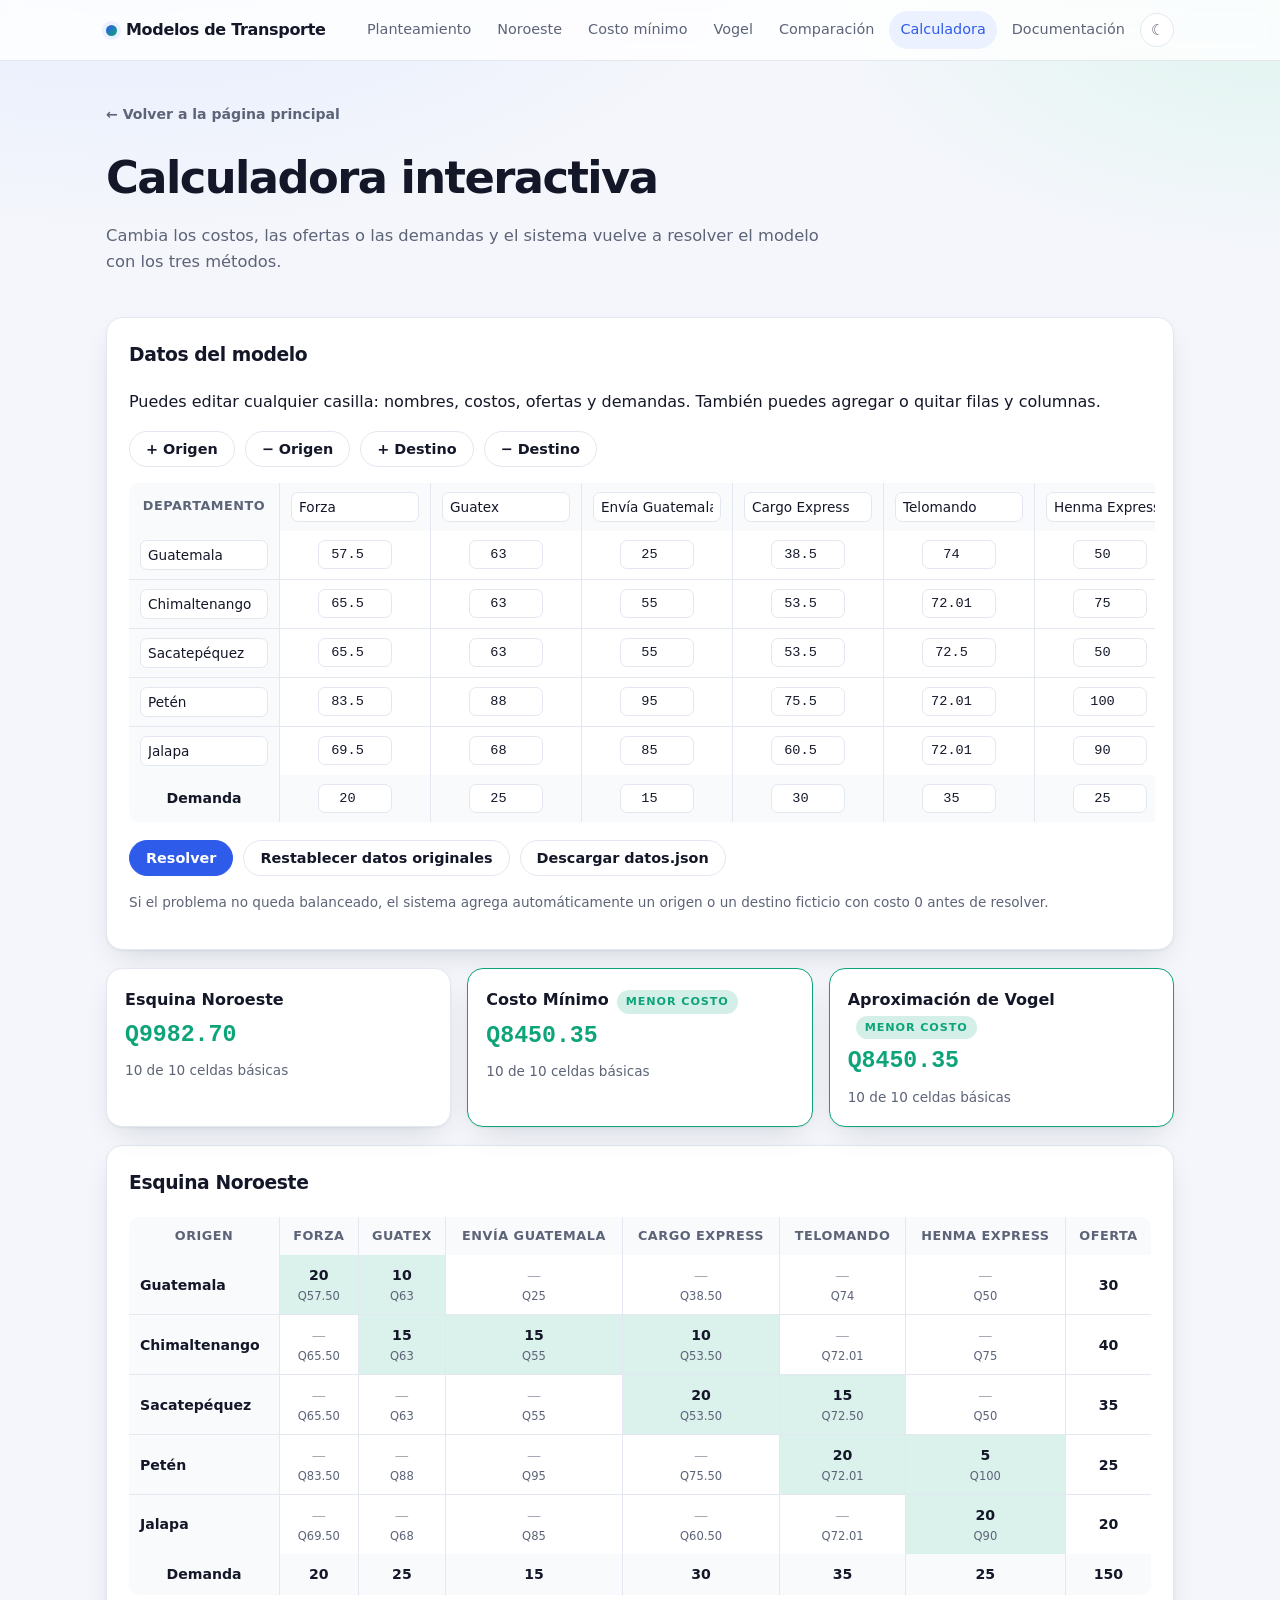
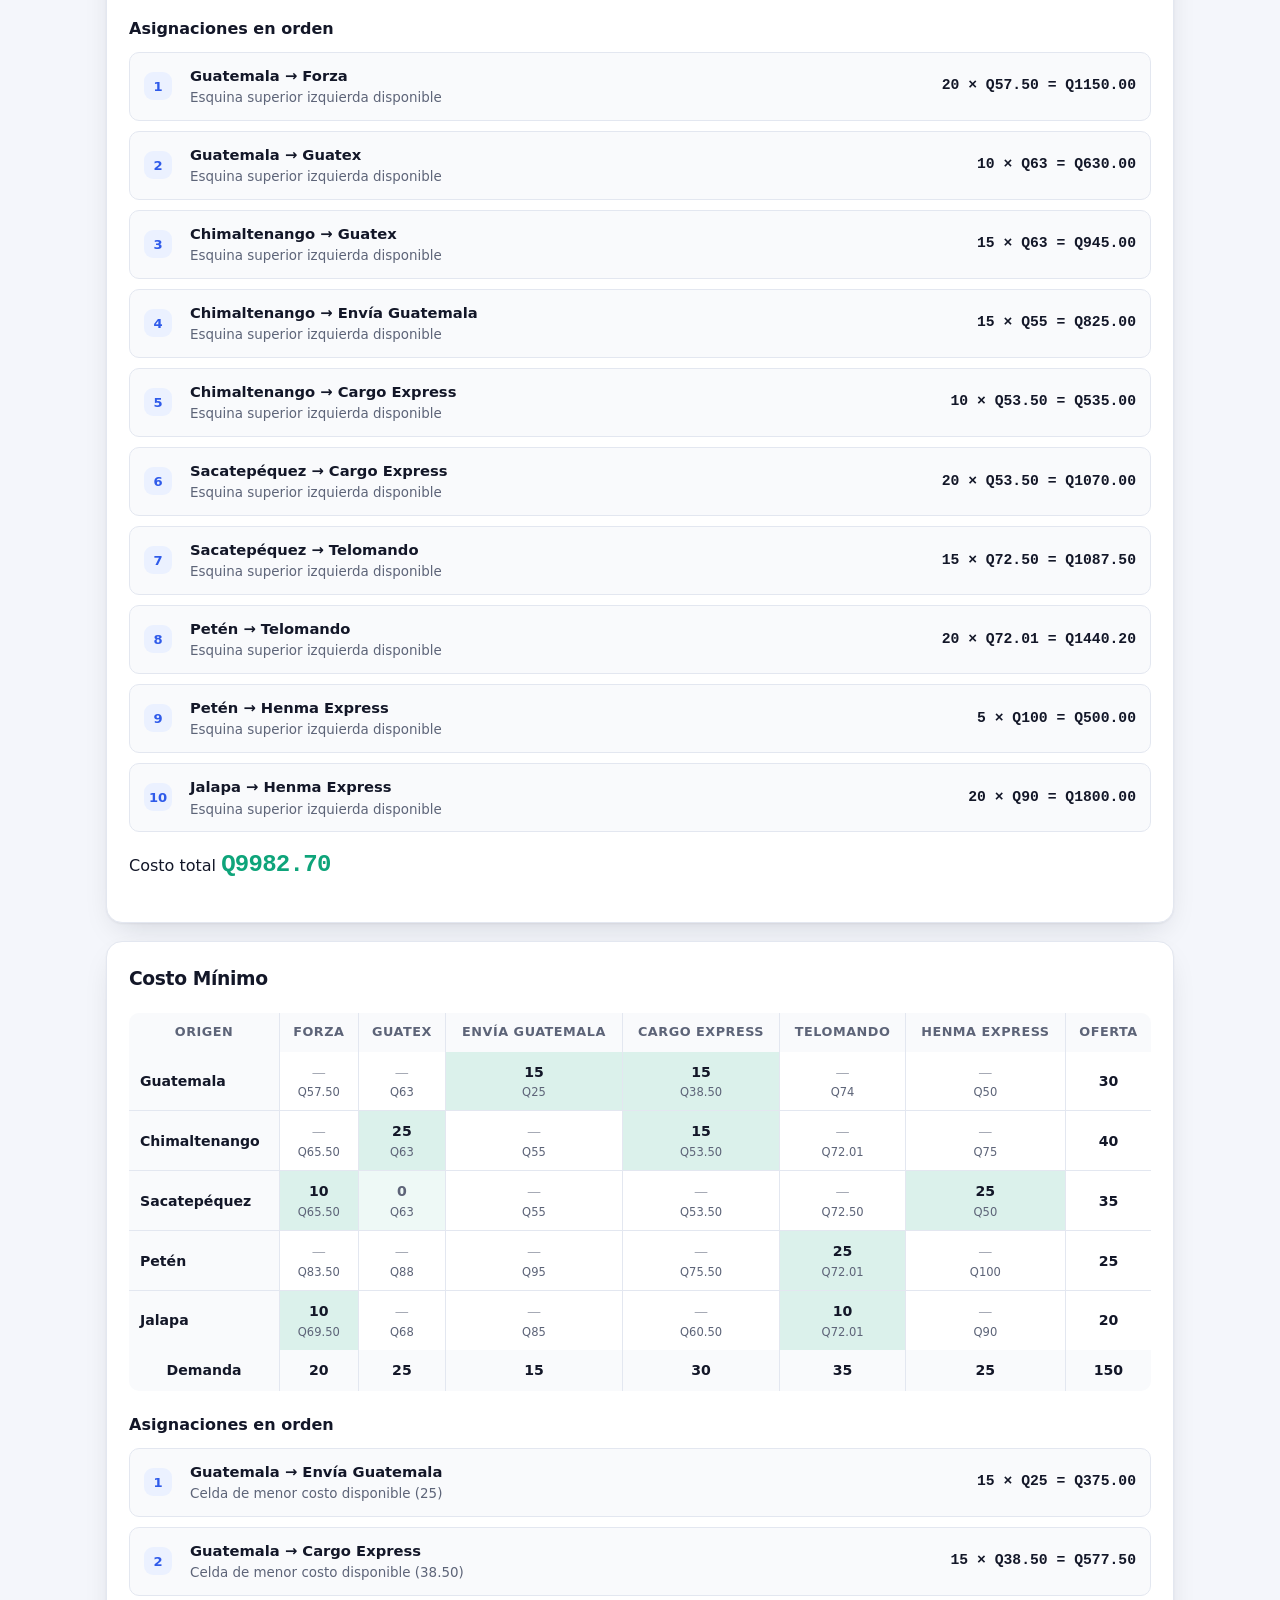
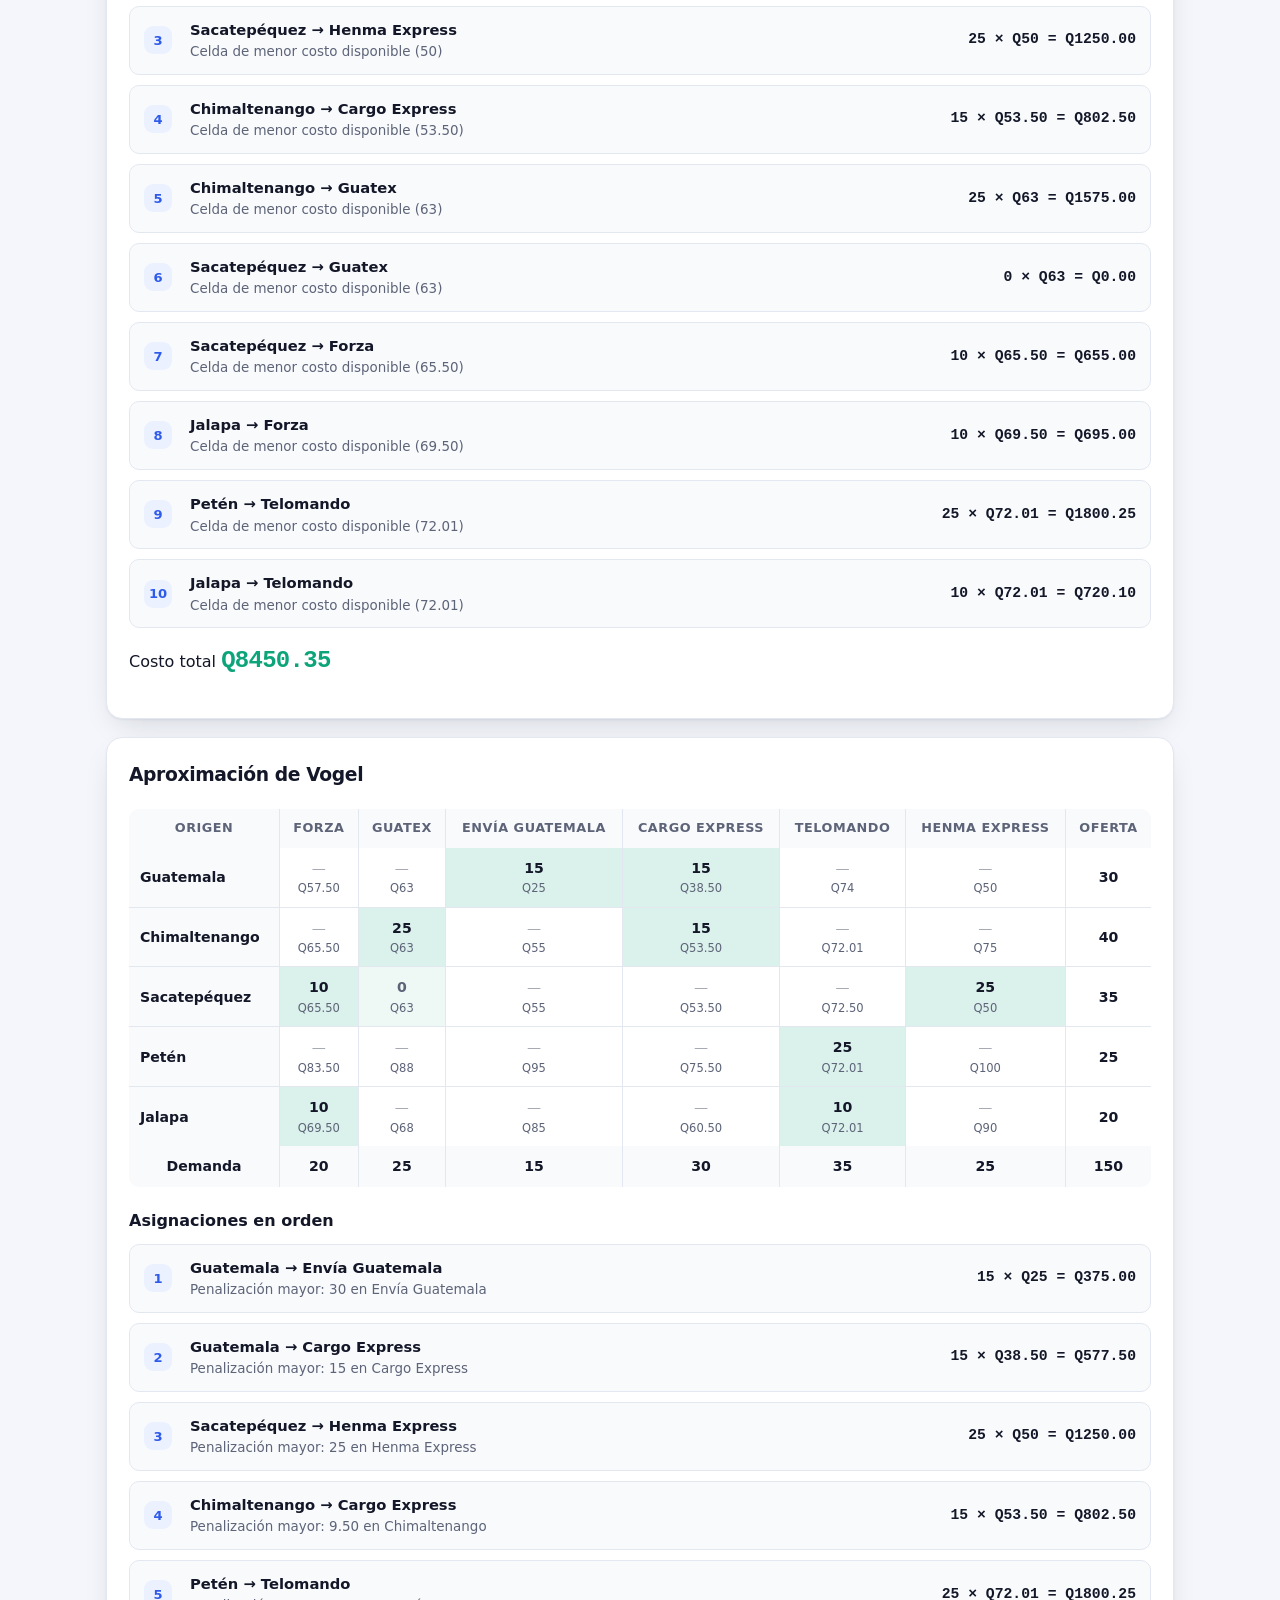
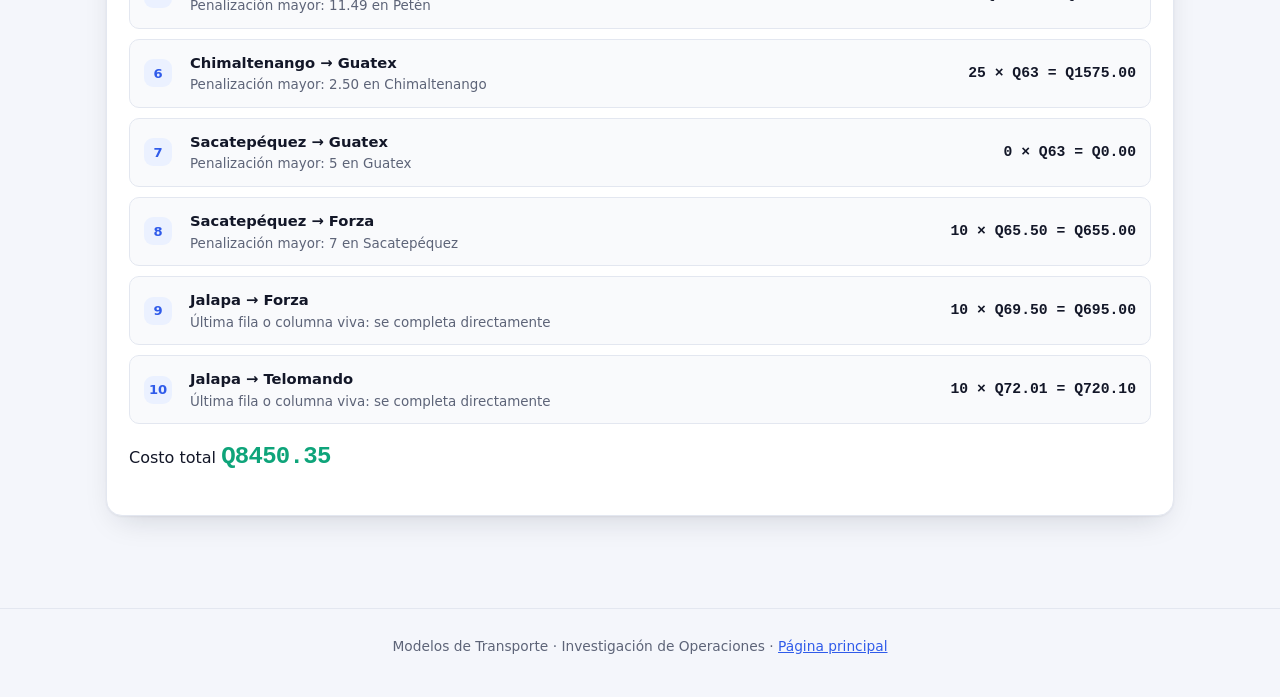
==== calculadora.html @ 5bde2bb0 "Publicar el sitio del proyecto de modelos de transporte Agrega un sitio estático con una página prin" ====
<!DOCTYPE html>
<html lang="es">
<head>
<meta charset="utf-8">
<meta name="viewport" content="width=device-width, initial-scale=1">
<title>Calculadora · Modelos de Transporte</title>
<meta name="description" content="Calculadora del modelo de transporte: Esquina Noroeste, Costo Mínimo y Vogel.">
<link rel="icon" href="data:image/svg+xml,<svg xmlns='http://www.w3.org/2000/svg' viewBox='0 0 100 100'><text y='.9em' font-size='90'>🚚</text></svg>">
<link rel="stylesheet" href="assets/css/estilos.css">
</head>
<body data-base="">

<header class="barra">
  <div class="envoltura">
    <a class="marca" href="index.html"><span class="punto"></span>Modelos de Transporte</a>
    <nav>
      <a href="planteamiento.html">Planteamiento</a>
      <a href="esquina-noroeste.html">Noroeste</a>
      <a href="costo-minimo.html">Costo mínimo</a>
      <a href="vogel.html">Vogel</a>
      <a href="comparacion.html">Comparación</a>
      <a href="calculadora.html" aria-current="page">Calculadora</a>
      <a href="documentacion.html">Documentación</a>
      <button class="boton-tema" type="button" aria-label="Cambiar tema">☾</button>
    </nav>
  </div>
</header>

<main>
  <section class="encabezado-item">
    <div class="envoltura">
      <a class="volver" href="index.html">← Volver a la página principal</a>
      <h1>Calculadora interactiva</h1>
      <p class="resumen">Cambia los costos, las ofertas o las demandas y el sistema vuelve a resolver el modelo con los tres métodos.</p>
    </div>
  </section>

  <section class="seccion">
    <div class="envoltura">
      <div class="panel">
        <h3>Datos del modelo</h3>
        <p class="intro">Puedes editar cualquier casilla: nombres, costos, ofertas y demandas.
           También puedes agregar o quitar filas y columnas.</p>

        <div class="controles">
          <button class="boton" type="button" id="btn-mas-fila">+ Origen</button>
          <button class="boton" type="button" id="btn-menos-fila">− Origen</button>
          <button class="boton" type="button" id="btn-mas-columna">+ Destino</button>
          <button class="boton" type="button" id="btn-menos-columna">− Destino</button>
        </div>

        <div id="editor"><p class="cargando">Cargando…</p></div>
        <p id="aviso-balance" class="aviso" style="display:none;margin-top:16px"></p>

        <div class="controles" style="margin-top:18px">
          <button class="boton primario" type="button" id="btn-resolver">Resolver</button>
          <button class="boton" type="button" id="btn-restablecer">Restablecer datos originales</button>
          <button class="boton" type="button" id="btn-descargar">Descargar datos.json</button>
        </div>
        <p style="font-size:.85rem;color:var(--texto-suave);margin-top:10px">
           Si el problema no queda balanceado, el sistema agrega automáticamente un origen o un
           destino ficticio con costo 0 antes de resolver.</p>
      </div>

      <div id="resultados"></div>
    </div>
  </section>
</main>

<footer class="pie">
  <div class="envoltura">Modelos de Transporte · Investigación de Operaciones · <a href="index.html">Página principal</a></div>
</footer>

<script src="assets/js/config.js"></script>
<script src="assets/js/transporte.js"></script>
<script src="assets/js/interfaz.js"></script>
<script src="assets/js/calculadora.js"></script>
</body>
</html>
---- assets/css/estilos.css ----
/* ===========================================================
   Modelos de Transporte — hoja de estilos única
   =========================================================== */

:root {
  --bg: #f4f6fb;
  --bg-degradado: radial-gradient(1200px 600px at 10% -10%, #e5ecff 0%, transparent 55%),
                  radial-gradient(900px 500px at 100% 0%, #dff5ef 0%, transparent 50%);
  --superficie: #ffffff;
  --superficie-2: #f9fafc;
  --texto: #131728;
  --texto-suave: #5d6478;
  --borde: #e3e7f0;
  --acento: #2f5bea;
  --acento-2: #0ea47a;
  --acento-suave: #ebf1ff;
  --aviso: #b45309;
  --aviso-suave: #fef4e7;
  --sombra: 0 1px 2px rgba(19, 23, 40, .05), 0 12px 32px -12px rgba(19, 23, 40, .18);
  --radio: 16px;
  --radio-sm: 10px;
  --fuente: "Segoe UI", system-ui, -apple-system, "Helvetica Neue", Arial, sans-serif;
  --mono: "SFMono-Regular", Consolas, "Liberation Mono", Menlo, monospace;
}

@media (prefers-color-scheme: dark) {
  :root:not([data-tema="claro"]) {
    --bg: #0d1017;
    --bg-degradado: radial-gradient(1200px 600px at 10% -10%, #17203a 0%, transparent 55%),
                    radial-gradient(900px 500px at 100% 0%, #102a26 0%, transparent 50%);
    --superficie: #151a24;
    --superficie-2: #1b212d;
    --texto: #e8ecf5;
    --texto-suave: #98a1b5;
    --borde: #262d3b;
    --acento: #7d9bff;
    --acento-2: #38d6a6;
    --acento-suave: #1a2340;
    --aviso: #f0b866;
    --aviso-suave: #2b2113;
    --sombra: 0 1px 2px rgba(0, 0, 0, .4), 0 12px 32px -12px rgba(0, 0, 0, .6);
  }
}

:root[data-tema="oscuro"] {
  --bg: #0d1017;
  --bg-degradado: radial-gradient(1200px 600px at 10% -10%, #17203a 0%, transparent 55%),
                  radial-gradient(900px 500px at 100% 0%, #102a26 0%, transparent 50%);
  --superficie: #151a24;
  --superficie-2: #1b212d;
  --texto: #e8ecf5;
  --texto-suave: #98a1b5;
  --borde: #262d3b;
  --acento: #7d9bff;
  --acento-2: #38d6a6;
  --acento-suave: #1a2340;
  --aviso: #f0b866;
  --aviso-suave: #2b2113;
  --sombra: 0 1px 2px rgba(0, 0, 0, .4), 0 12px 32px -12px rgba(0, 0, 0, .6);
}

* { box-sizing: border-box; }

html { scroll-behavior: smooth; }

body {
  margin: 0;
  font-family: var(--fuente);
  color: var(--texto);
  background-color: var(--bg);
  background-image: var(--bg-degradado);
  background-attachment: fixed;
  line-height: 1.6;
  -webkit-font-smoothing: antialiased;
}

.envoltura { width: 100%; max-width: 1100px; margin: 0 auto; padding: 0 16px; }

a { color: var(--acento); }

/* ---------- Barra superior ---------- */
.barra {
  position: sticky; top: 0; z-index: 40;
  backdrop-filter: blur(10px);
  background: color-mix(in srgb, var(--superficie) 82%, transparent);
  border-bottom: 1px solid var(--borde);
}
.barra .envoltura {
  display: flex; align-items: center; gap: 12px;
  min-height: 60px; flex-wrap: wrap;
}
.marca {
  font-weight: 700; letter-spacing: -.02em; text-decoration: none; color: var(--texto);
  display: inline-flex; align-items: center; gap: 9px; font-size: 1rem;
}
.marca .punto {
  width: 11px; height: 11px; border-radius: 50%;
  background: linear-gradient(135deg, var(--acento), var(--acento-2));
  box-shadow: 0 0 0 4px var(--acento-suave);
}
.barra nav { margin-left: auto; display: flex; gap: 4px; flex-wrap: wrap; align-items: center; }
.barra nav a {
  text-decoration: none; color: var(--texto-suave); font-size: .9rem; font-weight: 500;
  padding: 7px 11px; border-radius: 999px; transition: background .18s, color .18s;
}
.barra nav a:hover { background: var(--acento-suave); color: var(--acento); }
.barra nav a[aria-current="page"] { background: var(--acento-suave); color: var(--acento); }

.boton-tema {
  border: 1px solid var(--borde); background: var(--superficie); color: var(--texto-suave);
  width: 34px; height: 34px; border-radius: 999px; cursor: pointer; font-size: .95rem;
  display: inline-grid; place-items: center; transition: transform .18s, border-color .18s;
}
.boton-tema:hover { transform: rotate(-18deg); border-color: var(--acento); }

/* ---------- Portada ---------- */
.portada { padding: 68px 0 34px; text-align: center; }
.etiqueta {
  display: inline-block; font-size: .76rem; font-weight: 700; letter-spacing: .14em;
  text-transform: uppercase; color: var(--acento);
  background: var(--acento-suave); padding: 6px 14px; border-radius: 999px;
}
.portada h1 {
  font-size: clamp(2.1rem, 6vw, 3.6rem); line-height: 1.08; margin: 18px 0 12px;
  letter-spacing: -.035em; font-weight: 800;
}
.portada h1 .resalte {
  background: linear-gradient(120deg, var(--acento), var(--acento-2));
  -webkit-background-clip: text; background-clip: text; color: transparent;
}
.portada p { color: var(--texto-suave); max-width: 660px; margin: 0 auto; font-size: 1.05rem; }

/* ---------- Botonera principal ---------- */
.rejilla-botones {
  display: grid; gap: 16px; padding: 30px 0 10px;
  grid-template-columns: repeat(auto-fit, minmax(258px, 1fr));
}
.tarjeta-boton {
  display: block; text-decoration: none; color: inherit;
  background: var(--superficie); border: 1px solid var(--borde);
  border-radius: var(--radio); padding: 22px; box-shadow: var(--sombra);
  position: relative; overflow: hidden;
  transition: transform .2s ease, box-shadow .2s ease, border-color .2s ease;
}
.tarjeta-boton::after {
  content: ""; position: absolute; inset: 0;
  background: linear-gradient(135deg, var(--acento), var(--acento-2));
  opacity: 0; transition: opacity .2s; z-index: 0;
}
.tarjeta-boton > * { position: relative; z-index: 1; }
.tarjeta-boton:hover {
  transform: translateY(-4px); border-color: transparent;
  box-shadow: 0 18px 40px -18px color-mix(in srgb, var(--acento) 55%, transparent);
}
.tarjeta-boton:hover::after { opacity: .06; }
.tarjeta-boton:focus-visible { outline: 3px solid var(--acento); outline-offset: 3px; }
.numero-item {
  display: inline-grid; place-items: center; width: 38px; height: 38px; border-radius: 12px;
  background: var(--acento-suave); color: var(--acento); font-weight: 800; font-size: 1rem;
  margin-bottom: 14px;
}
.tarjeta-boton h3 { margin: 0 0 6px; font-size: 1.14rem; letter-spacing: -.02em; }
.tarjeta-boton p { margin: 0; color: var(--texto-suave); font-size: .93rem; }
.flecha { margin-top: 14px; font-size: .86rem; font-weight: 600; color: var(--acento); }
.tarjeta-boton:hover .flecha span { display: inline-block; transform: translateX(5px); transition: transform .2s; }

/* ---------- Secciones ---------- */
.seccion { padding: 34px 0; }
.seccion h2 {
  font-size: clamp(1.4rem, 3vw, 1.85rem); letter-spacing: -.028em; margin: 0 0 6px;
}
.seccion > .envoltura > p.intro { color: var(--texto-suave); margin-top: 0; }

.panel {
  background: var(--superficie); border: 1px solid var(--borde);
  border-radius: var(--radio); padding: 22px; box-shadow: var(--sombra); margin-bottom: 18px;
}
.panel h3 { margin-top: 0; letter-spacing: -.02em; }

.aviso {
  background: var(--aviso-suave); border: 1px solid color-mix(in srgb, var(--aviso) 35%, transparent);
  color: var(--aviso); border-radius: var(--radio-sm); padding: 13px 16px;
  font-size: .91rem; margin: 0 0 18px;
}
.aviso strong { color: inherit; }

/* ---------- Encabezado de subpágina ---------- */
.encabezado-item { padding: 40px 0 8px; }
.volver {
  display: inline-flex; align-items: center; gap: 7px; text-decoration: none;
  color: var(--texto-suave); font-size: .88rem; font-weight: 600; margin-bottom: 16px;
}
.volver:hover { color: var(--acento); }
.encabezado-item h1 {
  font-size: clamp(1.8rem, 5vw, 2.8rem); letter-spacing: -.035em; margin: 0 0 10px; font-weight: 800;
}
.encabezado-item p.resumen { color: var(--texto-suave); max-width: 720px; margin: 0; font-size: 1.02rem; }

/* ---------- Pasos ---------- */
ol.pasos { counter-reset: paso; list-style: none; padding: 0; margin: 0; }
ol.pasos li {
  counter-increment: paso; position: relative; padding: 0 0 18px 48px; border-left: 2px dashed var(--borde);
  margin-left: 17px;
}
ol.pasos li:last-child { border-left-color: transparent; padding-bottom: 0; }
ol.pasos li::before {
  content: counter(paso); position: absolute; left: -18px; top: -2px;
  width: 34px; height: 34px; border-radius: 50%; display: grid; place-items: center;
  background: var(--acento); color: #fff; font-weight: 700; font-size: .86rem;
  box-shadow: 0 0 0 5px var(--superficie);
}
ol.pasos li strong { display: block; margin-bottom: 2px; }
ol.pasos li span { color: var(--texto-suave); font-size: .94rem; }

/* ---------- Tablas ---------- */
.tabla-scroll { overflow-x: auto; -webkit-overflow-scrolling: touch; margin: 0 -4px; padding: 0 4px; }
table.matriz {
  border-collapse: separate; border-spacing: 0; width: 100%; min-width: 560px;
  font-size: .88rem; background: var(--superficie); border-radius: var(--radio-sm); overflow: hidden;
}
table.matriz th, table.matriz td {
  border-bottom: 1px solid var(--borde); border-right: 1px solid var(--borde);
  padding: 9px 11px; text-align: center; white-space: nowrap;
}
table.matriz thead th {
  background: var(--superficie-2); font-weight: 700; font-size: .8rem;
  text-transform: uppercase; letter-spacing: .04em; color: var(--texto-suave);
  position: sticky; top: 0;
}
table.matriz tbody th { text-align: left; font-weight: 600; background: var(--superficie-2); }
table.matriz tr:last-child td, table.matriz tr:last-child th { border-bottom: none; }
table.matriz th:last-child, table.matriz td:last-child { border-right: none; }
table.matriz td.asignada {
  background: color-mix(in srgb, var(--acento-2) 15%, transparent);
  font-weight: 700; color: var(--texto);
}
table.matriz td.asignada.cero {
  background: color-mix(in srgb, var(--acento-2) 7%, transparent);
  color: var(--texto-suave);
}
table.matriz td.vacia { color: color-mix(in srgb, var(--texto-suave) 55%, transparent); }
table.matriz tfoot td, table.matriz tfoot th {
  background: var(--superficie-2); font-weight: 700;
}
.costo-celda { display: block; font-size: .72rem; color: var(--texto-suave); font-weight: 500; }
.total-z {
  font-size: 1.5rem; font-weight: 800; letter-spacing: -.03em; color: var(--acento-2);
  font-family: var(--mono);
}

/* ---------- Bitácora de pasos del algoritmo ---------- */
.bitacora { display: grid; gap: 10px; }
.paso-linea {
  display: grid; grid-template-columns: 34px 1fr auto; gap: 12px; align-items: center;
  background: var(--superficie-2); border: 1px solid var(--borde);
  border-radius: var(--radio-sm); padding: 11px 14px;
  opacity: 0; transform: translateY(8px);
  animation: aparece .45s ease forwards;
}
@keyframes aparece { to { opacity: 1; transform: none; } }
@media (prefers-reduced-motion: reduce) {
  .paso-linea { animation: none; opacity: 1; transform: none; }
  html { scroll-behavior: auto; }
}
.paso-linea .n {
  width: 28px; height: 28px; border-radius: 9px; display: grid; place-items: center;
  background: var(--acento-suave); color: var(--acento); font-weight: 700; font-size: .82rem;
}
.paso-linea .descripcion { font-size: .92rem; }
.paso-linea .descripcion em { color: var(--texto-suave); font-style: normal; font-size: .84rem; display: block; }
.paso-linea .monto { font-family: var(--mono); font-weight: 700; font-size: .92rem; white-space: nowrap; }

/* ---------- Galería automática ---------- */
.galeria {
  display: grid; gap: 14px;
  grid-template-columns: repeat(auto-fill, minmax(230px, 1fr));
}
.galeria figure {
  margin: 0; background: var(--superficie); border: 1px solid var(--borde);
  border-radius: var(--radio-sm); overflow: hidden; box-shadow: var(--sombra);
  cursor: zoom-in; transition: transform .2s, box-shadow .2s;
}
.galeria figure:hover { transform: translateY(-3px); box-shadow: 0 16px 34px -16px rgba(0,0,0,.35); }
.galeria img { display: block; width: 100%; height: 175px; object-fit: cover; background: var(--superficie-2); }
.galeria figcaption {
  padding: 9px 12px; font-size: .8rem; color: var(--texto-suave);
  border-top: 1px solid var(--borde); white-space: nowrap; overflow: hidden; text-overflow: ellipsis;
}
.galeria-vacia {
  border: 2px dashed var(--borde); border-radius: var(--radio); padding: 30px 22px;
  text-align: center; color: var(--texto-suave); font-size: .93rem;
}
.galeria-vacia code {
  font-family: var(--mono); background: var(--acento-suave); color: var(--acento);
  padding: 2px 7px; border-radius: 6px; font-size: .88em;
}
.cargando { color: var(--texto-suave); font-size: .9rem; }

/* ---------- Visor de imagen ---------- */
.visor {
  position: fixed; inset: 0; z-index: 90; display: none;
  background: rgba(8, 10, 16, .92); padding: 28px;
  align-items: center; justify-content: center;
}
.visor.abierto { display: flex; }
.visor img { max-width: 100%; max-height: 82vh; border-radius: 10px; box-shadow: 0 24px 70px rgba(0,0,0,.6); }
.visor-pie {
  position: absolute; bottom: 16px; left: 0; right: 0; text-align: center;
  color: #cfd6e6; font-size: .86rem;
}
.visor button {
  position: absolute; background: rgba(255,255,255,.12); color: #fff; border: none;
  width: 46px; height: 46px; border-radius: 50%; cursor: pointer; font-size: 1.3rem;
  display: grid; place-items: center; transition: background .18s;
}
.visor button:hover { background: rgba(255,255,255,.26); }
.visor .cerrar { top: 18px; right: 18px; }
.visor .anterior { left: 14px; top: 50%; transform: translateY(-50%); }
.visor .siguiente { right: 14px; top: 50%; transform: translateY(-50%); }

/* ---------- Calculadora ---------- */
.controles { display: flex; gap: 10px; flex-wrap: wrap; align-items: center; margin-bottom: 16px; }
.boton {
  border: 1px solid var(--borde); background: var(--superficie); color: var(--texto);
  padding: 9px 16px; border-radius: 999px; cursor: pointer; font-size: .9rem; font-weight: 600;
  font-family: inherit; transition: border-color .18s, background .18s, transform .12s;
}
.boton:hover { border-color: var(--acento); color: var(--acento); }
.boton:active { transform: scale(.97); }
.boton.primario { background: var(--acento); border-color: var(--acento); color: #fff; }
.boton.primario:hover { filter: brightness(1.08); color: #fff; }
table.editable input {
  width: 74px; padding: 6px 7px; text-align: center; font-family: var(--mono); font-size: .85rem;
  border: 1px solid var(--borde); border-radius: 7px; background: var(--superficie);
  color: var(--texto);
}
table.editable input:focus { outline: 2px solid var(--acento); outline-offset: 0; border-color: transparent; }
table.editable input.etiqueta-texto { width: 128px; text-align: left; font-family: inherit; }
.resultados-grid { display: grid; gap: 16px; grid-template-columns: repeat(auto-fit, minmax(290px, 1fr)); }
.resumen-metodo {
  background: var(--superficie); border: 1px solid var(--borde); border-radius: var(--radio);
  padding: 18px; box-shadow: var(--sombra);
}
.resumen-metodo h4 { margin: 0 0 4px; font-size: 1rem; }
.resumen-metodo .z { font-family: var(--mono); font-size: 1.45rem; font-weight: 800; color: var(--acento-2); }
.resumen-metodo.mejor { border-color: var(--acento-2); }
.insignia {
  display: inline-block; font-size: .7rem; font-weight: 700; letter-spacing: .08em;
  text-transform: uppercase; background: color-mix(in srgb, var(--acento-2) 18%, transparent);
  color: var(--acento-2); padding: 3px 9px; border-radius: 999px; margin-left: 8px;
}

/* ---------- Integrantes ---------- */
.integrantes { display: grid; gap: 12px; grid-template-columns: repeat(auto-fit, minmax(230px, 1fr)); }
.integrante {
  background: var(--superficie); border: 1px solid var(--borde); border-radius: var(--radio-sm);
  padding: 14px 16px; display: flex; align-items: center; gap: 12px;
}
.avatar {
  width: 40px; height: 40px; border-radius: 50%; display: grid; place-items: center;
  background: linear-gradient(135deg, var(--acento), var(--acento-2)); color: #fff;
  font-weight: 800; font-size: .92rem; flex-shrink: 0;
}
.integrante .nombre { font-weight: 600; font-size: .93rem; line-height: 1.3; }
.integrante .carne { color: var(--texto-suave); font-size: .82rem; font-family: var(--mono); }

/* ---------- Pie ---------- */
footer.pie {
  border-top: 1px solid var(--borde); margin-top: 40px; padding: 26px 0 40px;
  color: var(--texto-suave); font-size: .86rem; text-align: center;
}

@media (max-width: 540px) {
  .portada { padding: 44px 0 24px; }
  .panel { padding: 17px; }
  .paso-linea { grid-template-columns: 28px 1fr; }
  .paso-linea .monto { grid-column: 2; }
}
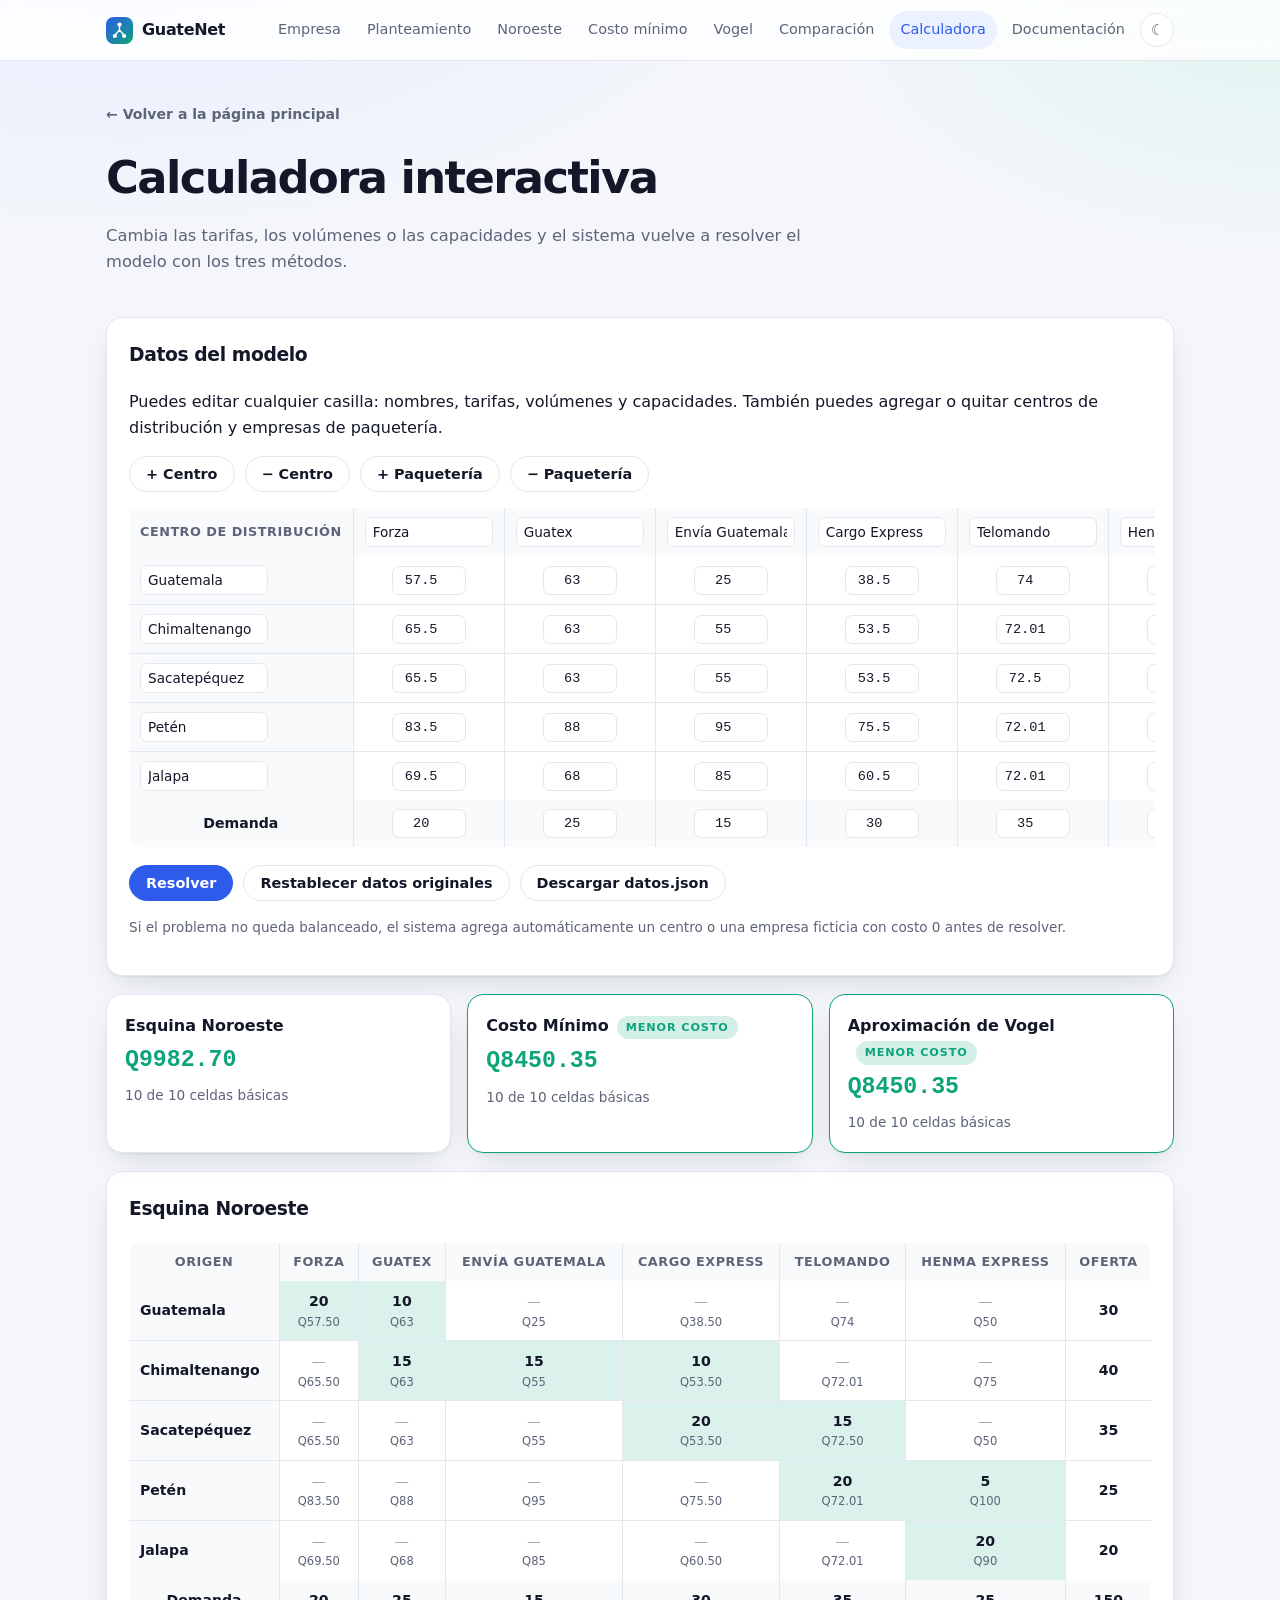
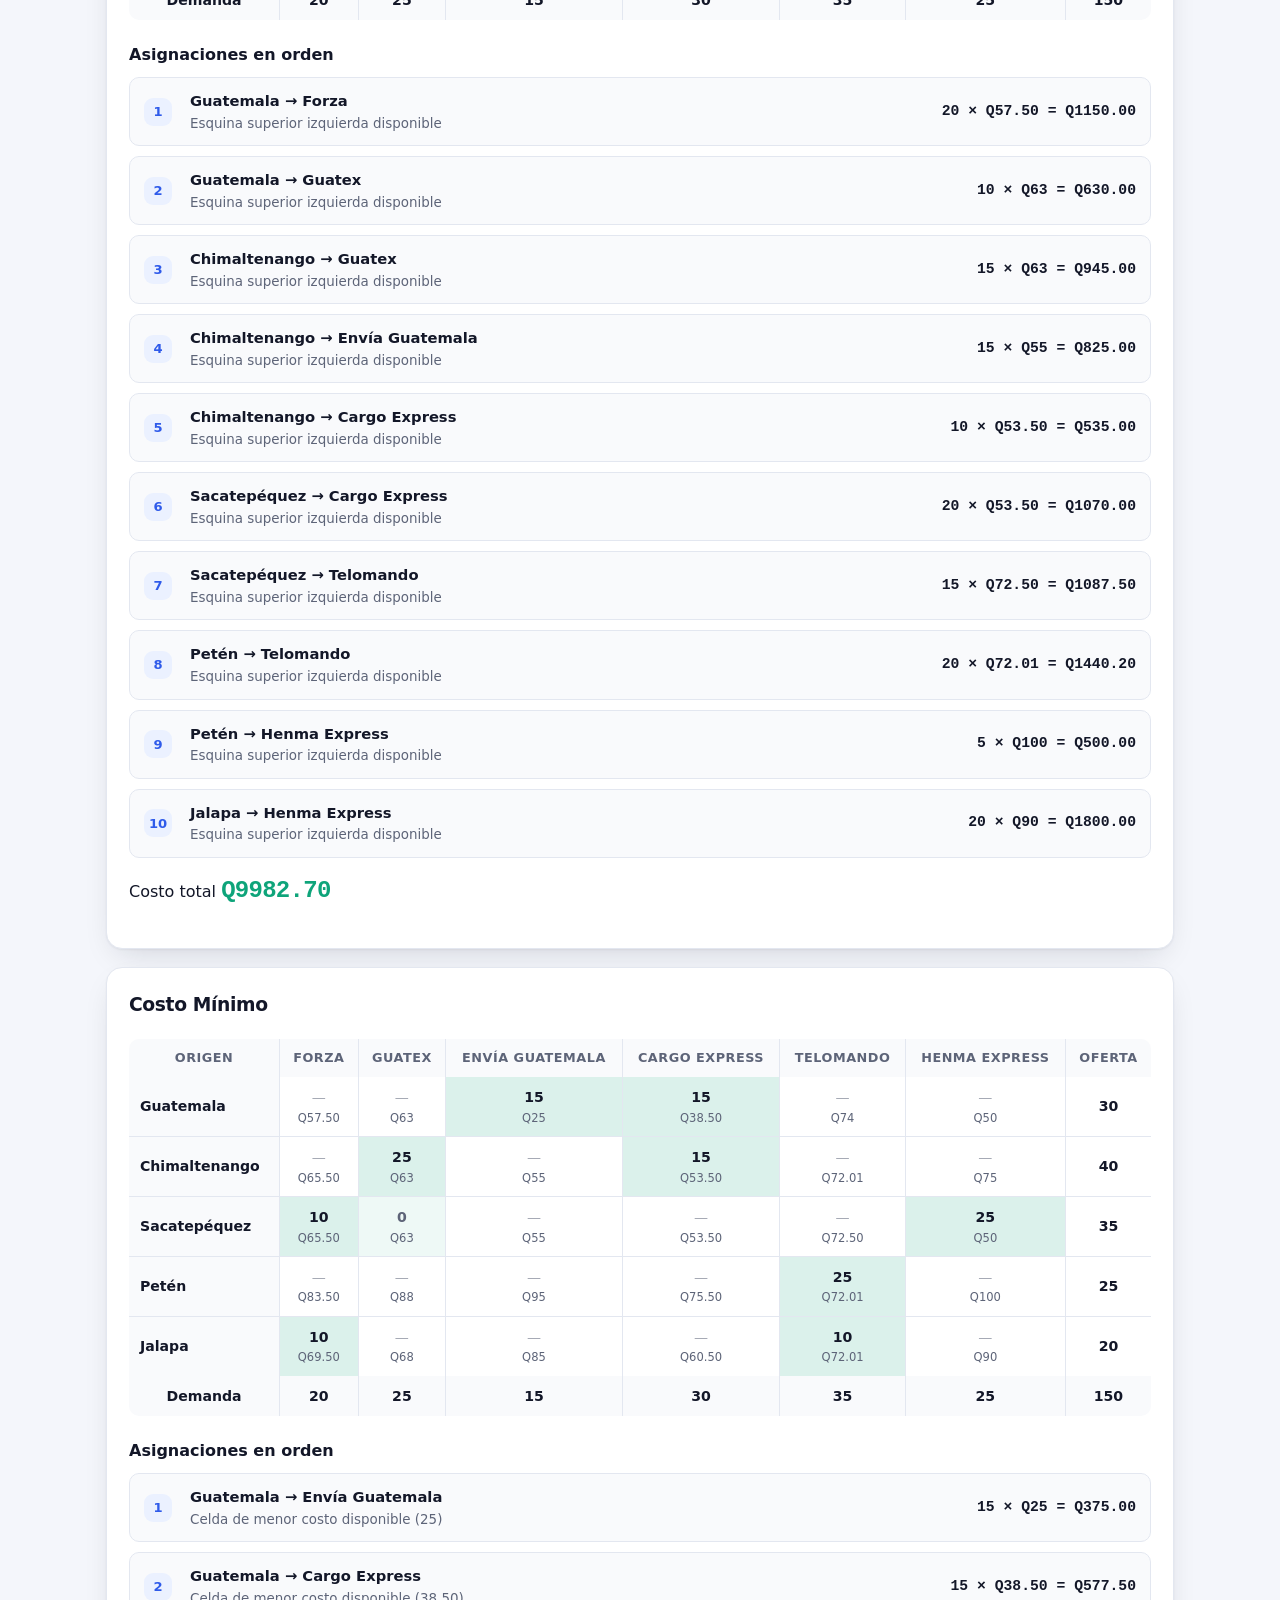
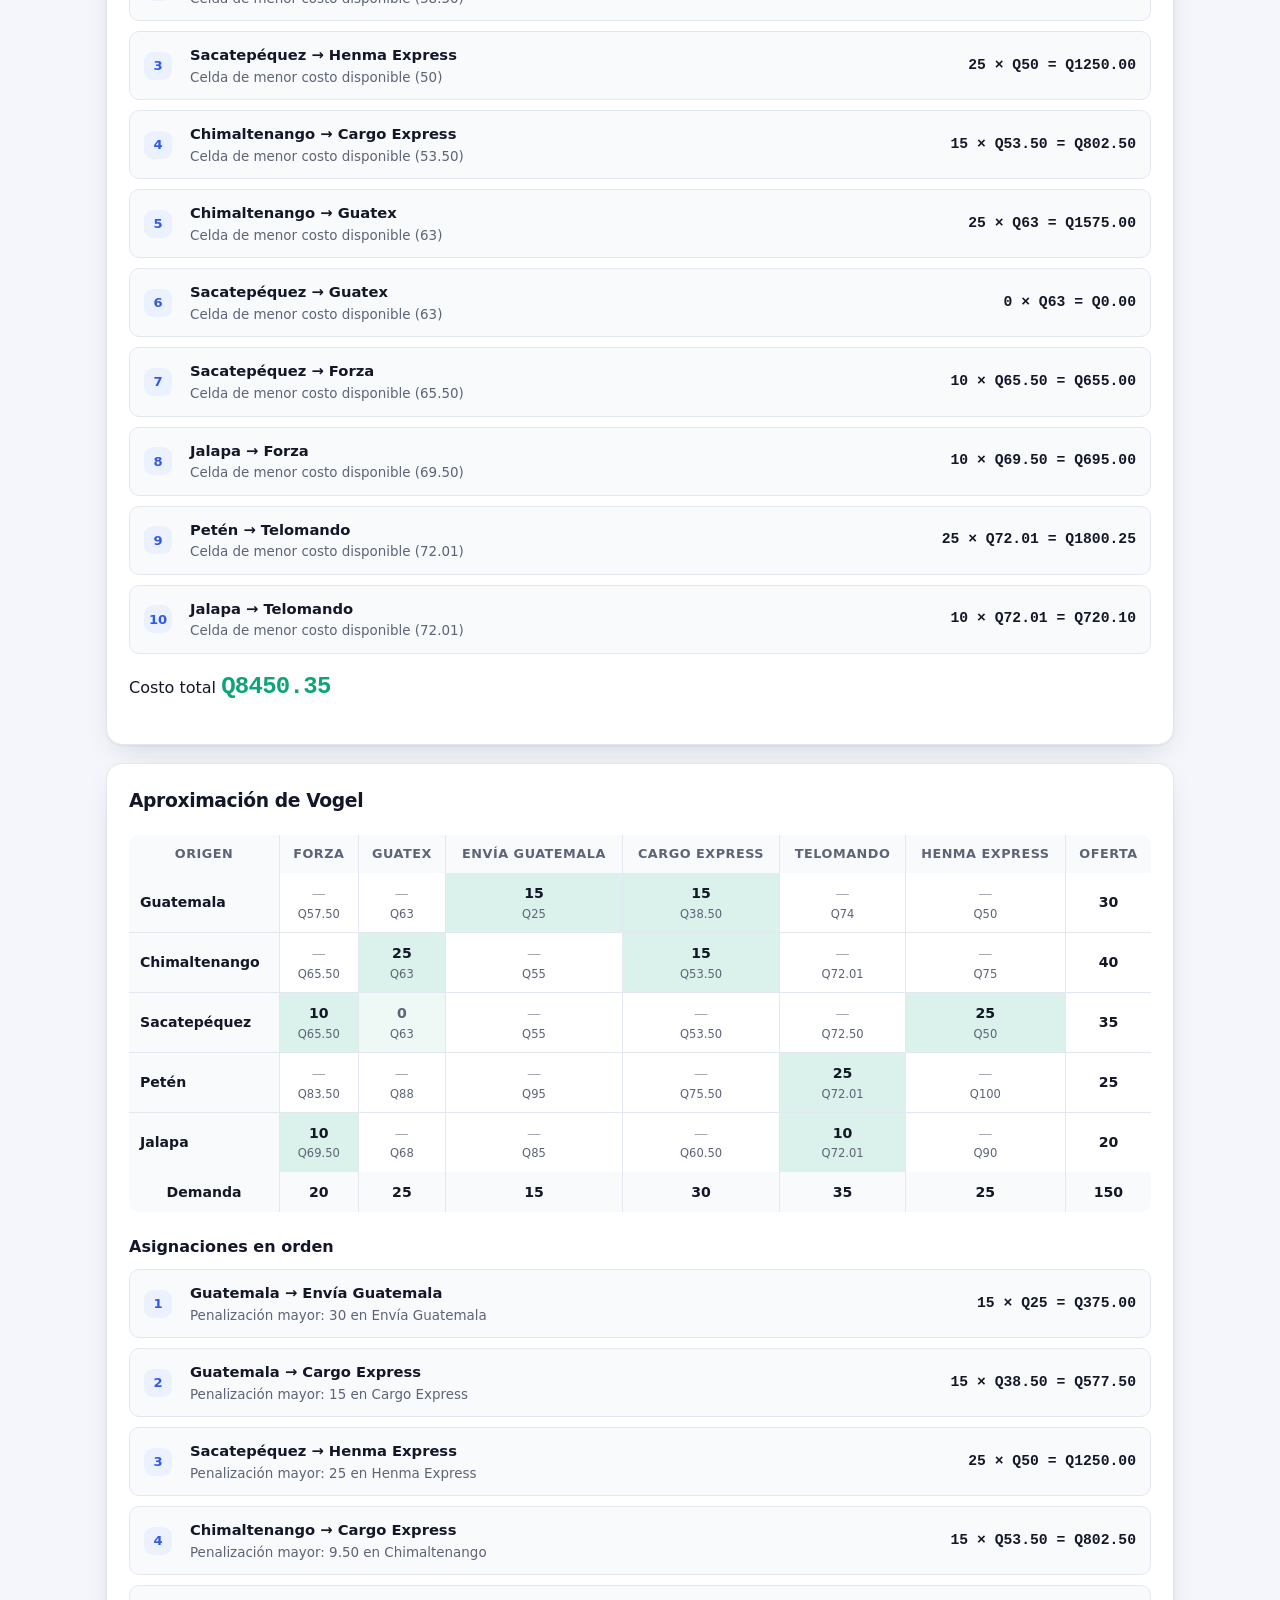
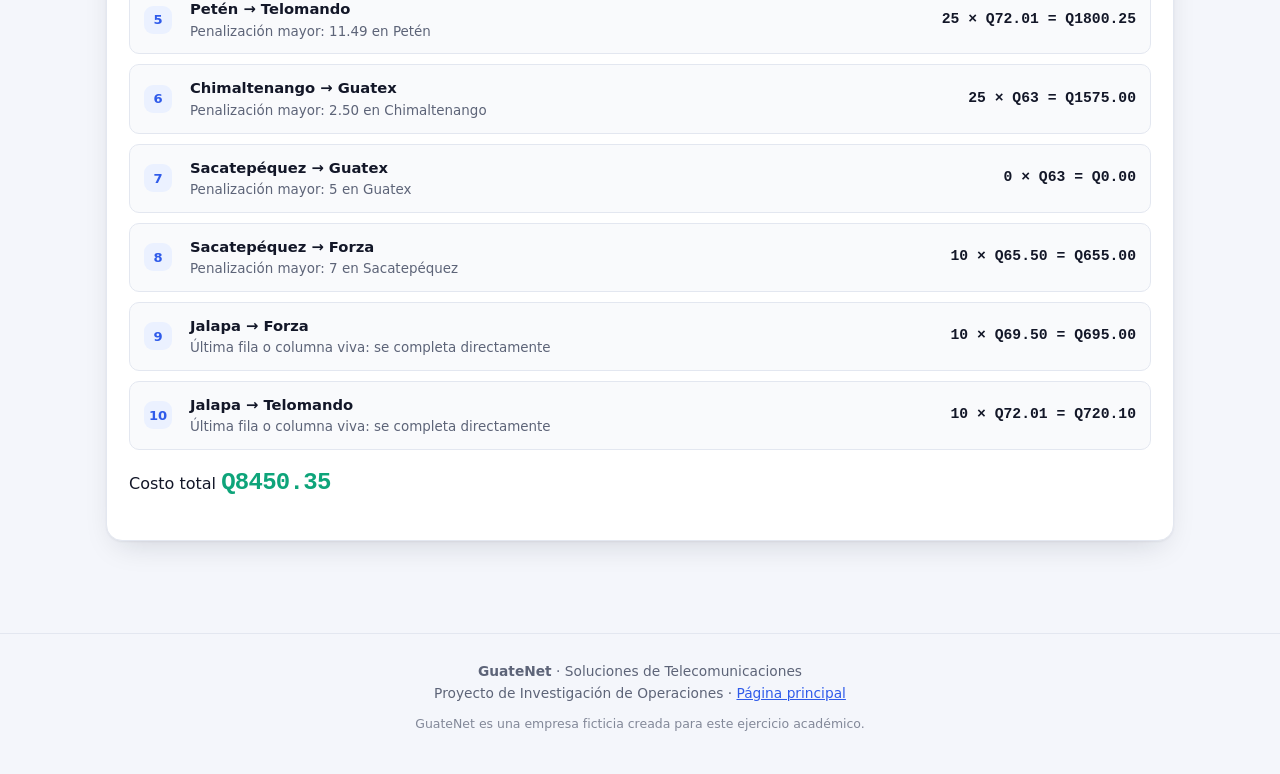
==== commit 0620c64e: "Dar al proyecto el contexto de negocio de GuateNet El modelo pasa de ser un ejercicio abstracto a la" ====
--- a/calculadora.html
+++ b/calculadora.html
@@ -3,17 +3,18 @@
 <head>
 <meta charset="utf-8">
 <meta name="viewport" content="width=device-width, initial-scale=1">
-<title>Calculadora · Modelos de Transporte</title>
-<meta name="description" content="Calculadora del modelo de transporte: Esquina Noroeste, Costo Mínimo y Vogel.">
-<link rel="icon" href="data:image/svg+xml,<svg xmlns='http://www.w3.org/2000/svg' viewBox='0 0 100 100'><text y='.9em' font-size='90'>🚚</text></svg>">
+<title>Calculadora · GuateNet</title>
+<meta name="description" content="Calculadora del modelo de transporte de GuateNet: Esquina Noroeste, Costo Mínimo y Vogel.">
+<link rel="icon" href="data:image/svg+xml,%3Csvg xmlns='http://www.w3.org/2000/svg' viewBox='0 0 32 32'%3E%3Crect width='32' height='32' rx='9' fill='%232f5bea'/%3E%3Cpath d='M16 10.5v5M16 15.5l-5 5.5M16 15.5l5 5.5' stroke='white' stroke-width='1.7' stroke-linecap='round' fill='none'/%3E%3Ccircle cx='16' cy='9' r='2.5' fill='white'/%3E%3Ccircle cx='10.5' cy='22.5' r='2.5' fill='white'/%3E%3Ccircle cx='21.5' cy='22.5' r='2.5' fill='white'/%3E%3C/svg%3E">
 <link rel="stylesheet" href="assets/css/estilos.css">
 </head>
 <body data-base="">
 
 <header class="barra">
   <div class="envoltura">
-    <a class="marca" href="index.html"><span class="punto"></span>Modelos de Transporte</a>
+    <a class="marca" href="index.html"><svg class="logo" viewBox="0 0 32 32" aria-hidden="true"><defs><linearGradient id="lg" x1="0" y1="0" x2="1" y2="1"><stop offset="0" stop-color="#2f5bea"/><stop offset="1" stop-color="#0ea47a"/></linearGradient></defs><rect width="32" height="32" rx="9" fill="url(#lg)"/><path d="M16 10.5v5M16 15.5l-5 5.5M16 15.5l5 5.5" stroke="#fff" stroke-width="1.7" stroke-linecap="round" fill="none"/><circle cx="16" cy="9" r="2.5" fill="#fff"/><circle cx="10.5" cy="22.5" r="2.5" fill="#fff"/><circle cx="21.5" cy="22.5" r="2.5" fill="#fff"/></svg><span>GuateNet</span></a>
     <nav>
+      <a href="empresa.html">Empresa</a>
       <a href="planteamiento.html">Planteamiento</a>
       <a href="esquina-noroeste.html">Noroeste</a>
       <a href="costo-minimo.html">Costo mínimo</a>
@@ -31,7 +32,7 @@
     <div class="envoltura">
       <a class="volver" href="index.html">← Volver a la página principal</a>
       <h1>Calculadora interactiva</h1>
-      <p class="resumen">Cambia los costos, las ofertas o las demandas y el sistema vuelve a resolver el modelo con los tres métodos.</p>
+      <p class="resumen">Cambia las tarifas, los volúmenes o las capacidades y el sistema vuelve a resolver el modelo con los tres métodos.</p>
     </div>
   </section>
 
@@ -39,14 +40,14 @@
     <div class="envoltura">
       <div class="panel">
         <h3>Datos del modelo</h3>
-        <p class="intro">Puedes editar cualquier casilla: nombres, costos, ofertas y demandas.
-           También puedes agregar o quitar filas y columnas.</p>
+        <p class="intro">Puedes editar cualquier casilla: nombres, tarifas, volúmenes y capacidades.
+           También puedes agregar o quitar centros de distribución y empresas de paquetería.</p>
 
         <div class="controles">
-          <button class="boton" type="button" id="btn-mas-fila">+ Origen</button>
-          <button class="boton" type="button" id="btn-menos-fila">− Origen</button>
-          <button class="boton" type="button" id="btn-mas-columna">+ Destino</button>
-          <button class="boton" type="button" id="btn-menos-columna">− Destino</button>
+          <button class="boton" type="button" id="btn-mas-fila">+ Centro</button>
+          <button class="boton" type="button" id="btn-menos-fila">− Centro</button>
+          <button class="boton" type="button" id="btn-mas-columna">+ Paquetería</button>
+          <button class="boton" type="button" id="btn-menos-columna">− Paquetería</button>
         </div>
 
         <div id="editor"><p class="cargando">Cargando…</p></div>
@@ -58,8 +59,8 @@
           <button class="boton" type="button" id="btn-descargar">Descargar datos.json</button>
         </div>
         <p style="font-size:.85rem;color:var(--texto-suave);margin-top:10px">
-           Si el problema no queda balanceado, el sistema agrega automáticamente un origen o un
-           destino ficticio con costo 0 antes de resolver.</p>
+           Si el problema no queda balanceado, el sistema agrega automáticamente un centro o una
+           empresa ficticia con costo 0 antes de resolver.</p>
       </div>
 
       <div id="resultados"></div>
@@ -68,7 +69,11 @@
 </main>
 
 <footer class="pie">
-  <div class="envoltura">Modelos de Transporte · Investigación de Operaciones · <a href="index.html">Página principal</a></div>
+  <div class="envoltura">
+    <strong>GuateNet</strong> · Soluciones de Telecomunicaciones<br>
+    Proyecto de Investigación de Operaciones · <a href="index.html">Página principal</a>
+    <div class="nota-ficticia">GuateNet es una empresa ficticia creada para este ejercicio académico.</div>
+  </div>
 </footer>
 
 <script src="assets/js/config.js"></script>
--- a/assets/css/estilos.css
+++ b/assets/css/estilos.css
@@ -93,11 +93,7 @@
   font-weight: 700; letter-spacing: -.02em; text-decoration: none; color: var(--texto);
   display: inline-flex; align-items: center; gap: 9px; font-size: 1rem;
 }
-.marca .punto {
-  width: 11px; height: 11px; border-radius: 50%;
-  background: linear-gradient(135deg, var(--acento), var(--acento-2));
-  box-shadow: 0 0 0 4px var(--acento-suave);
-}
+.marca .logo { width: 27px; height: 27px; flex-shrink: 0; }
 .barra nav { margin-left: auto; display: flex; gap: 4px; flex-wrap: wrap; align-items: center; }
 .barra nav a {
   text-decoration: none; color: var(--texto-suave); font-size: .9rem; font-weight: 500;
@@ -129,6 +125,24 @@
   -webkit-background-clip: text; background-clip: text; color: transparent;
 }
 .portada p { color: var(--texto-suave); max-width: 660px; margin: 0 auto; font-size: 1.05rem; }
+
+/* ---------- Cifras de la portada ---------- */
+.cifras {
+  display: grid; gap: 12px; margin: 30px auto 0; max-width: 860px;
+  grid-template-columns: repeat(auto-fit, minmax(160px, 1fr));
+}
+.cifra {
+  background: var(--superficie); border: 1px solid var(--borde);
+  border-radius: var(--radio-sm); padding: 15px 14px; text-align: center;
+}
+.cifra .valor {
+  font-family: var(--mono); font-size: 1.32rem; font-weight: 800;
+  letter-spacing: -.03em; color: var(--acento);
+}
+.cifra .rotulo {
+  font-size: .76rem; color: var(--texto-suave); text-transform: uppercase;
+  letter-spacing: .07em; font-weight: 600; margin-top: 3px;
+}
 
 /* ---------- Botonera principal ---------- */
 .rejilla-botones {
@@ -370,6 +384,10 @@
   color: var(--texto-suave); font-size: .86rem; text-align: center;
 }
 
+.nota-ficticia {
+  margin-top: 10px; font-size: .78rem; opacity: .75;
+}
+
 @media (max-width: 540px) {
   .portada { padding: 44px 0 24px; }
   .panel { padding: 17px; }
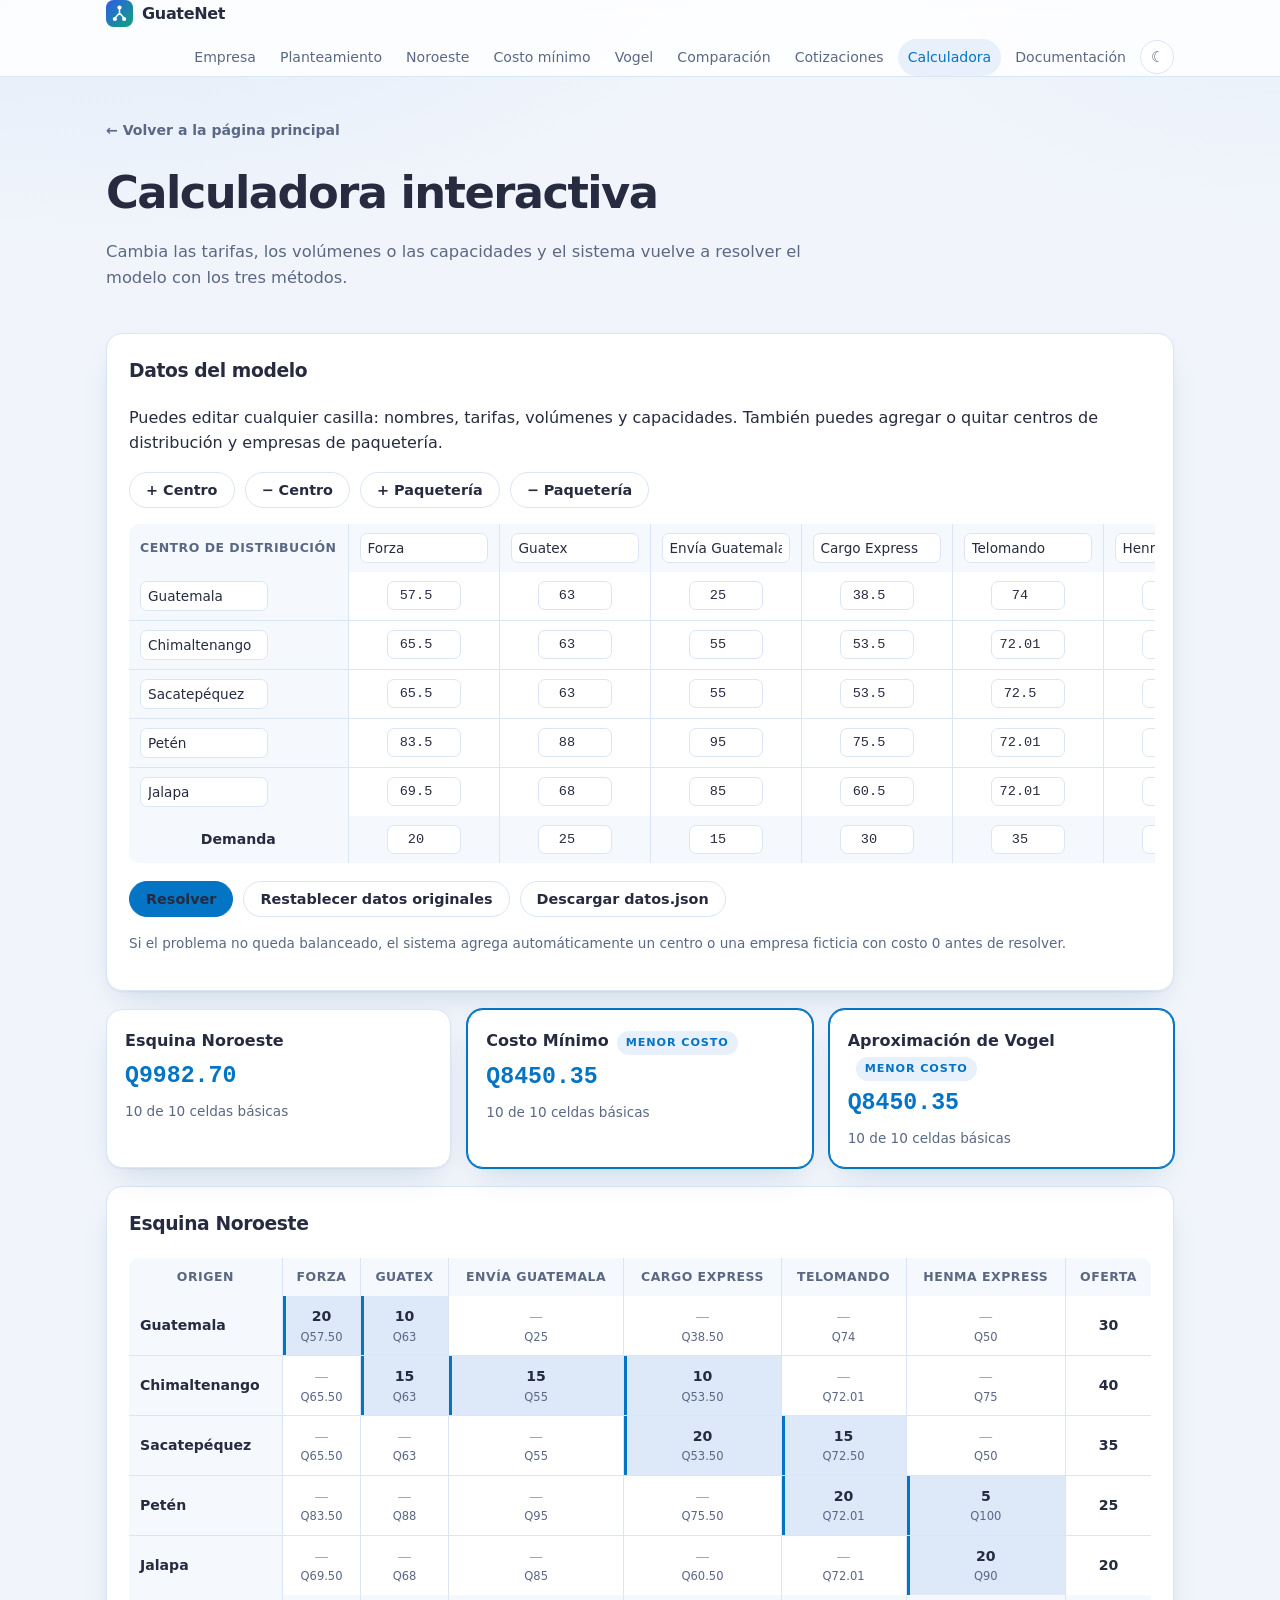
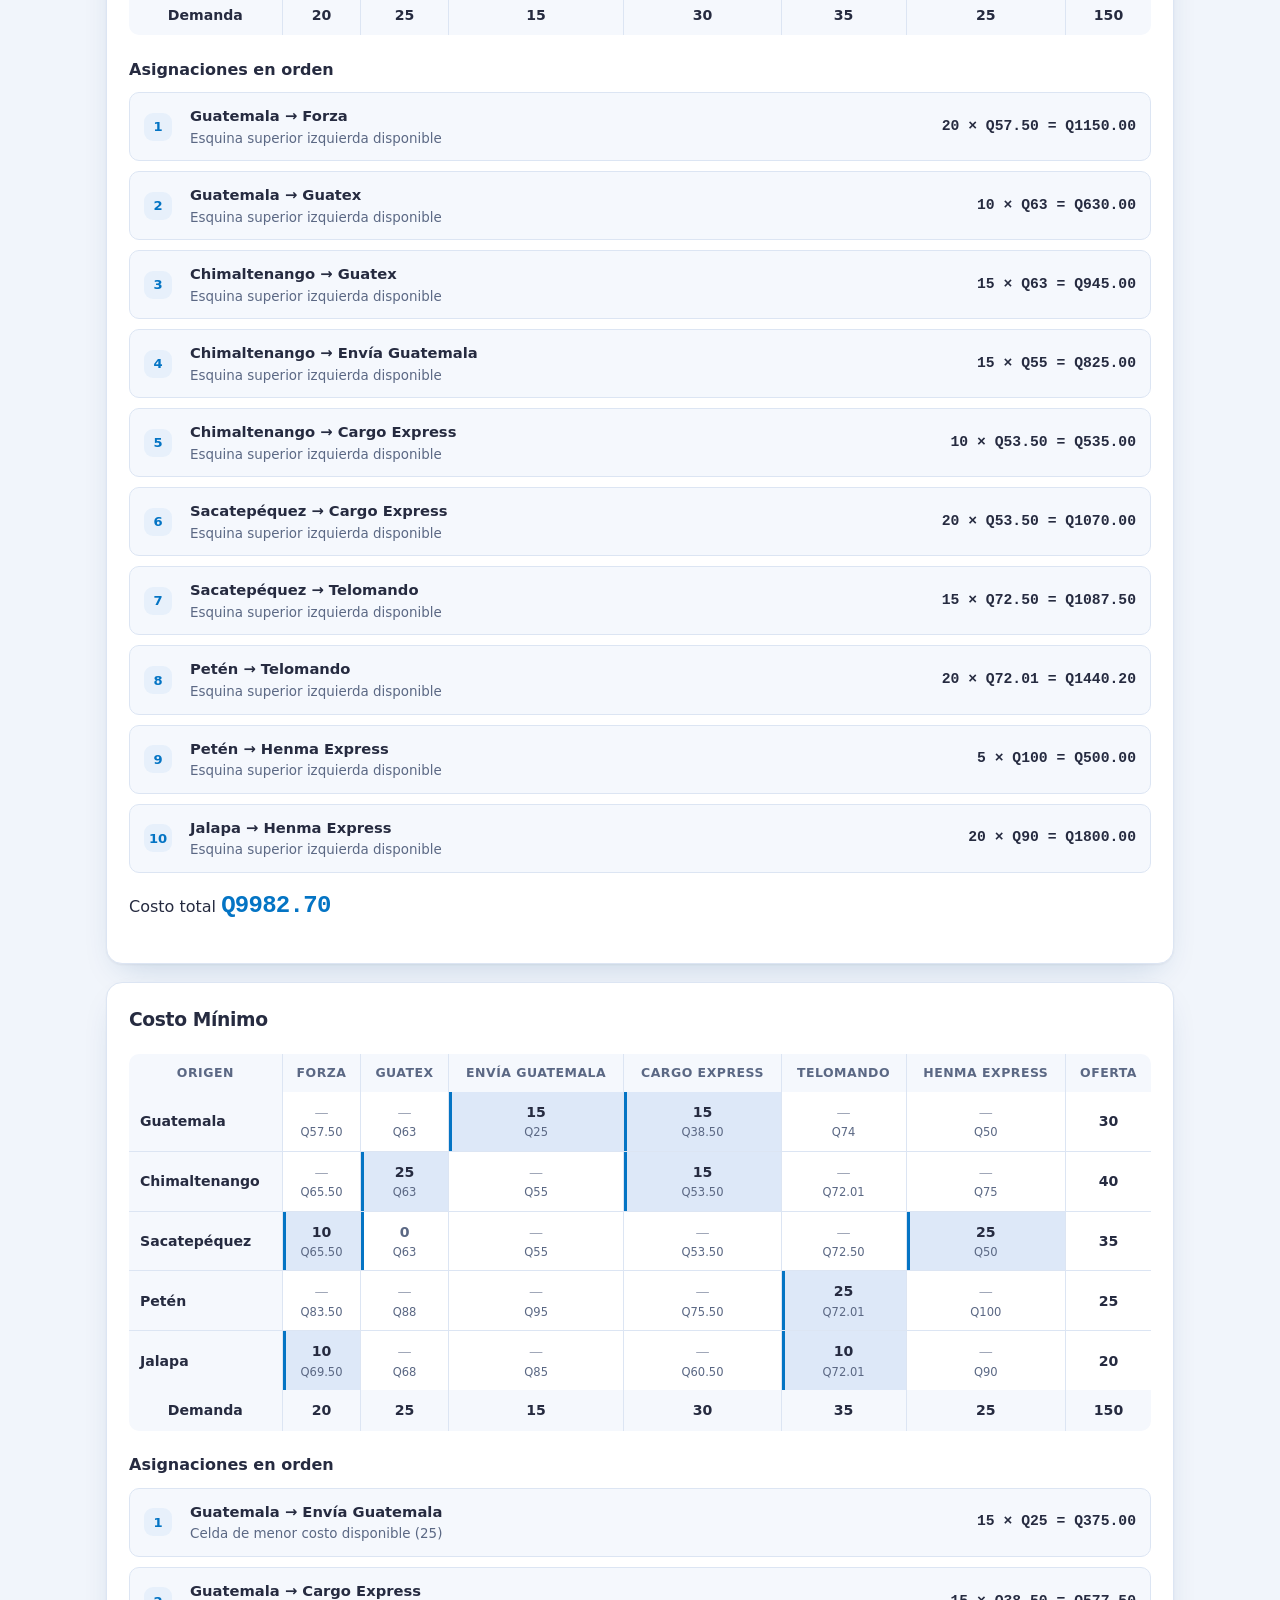
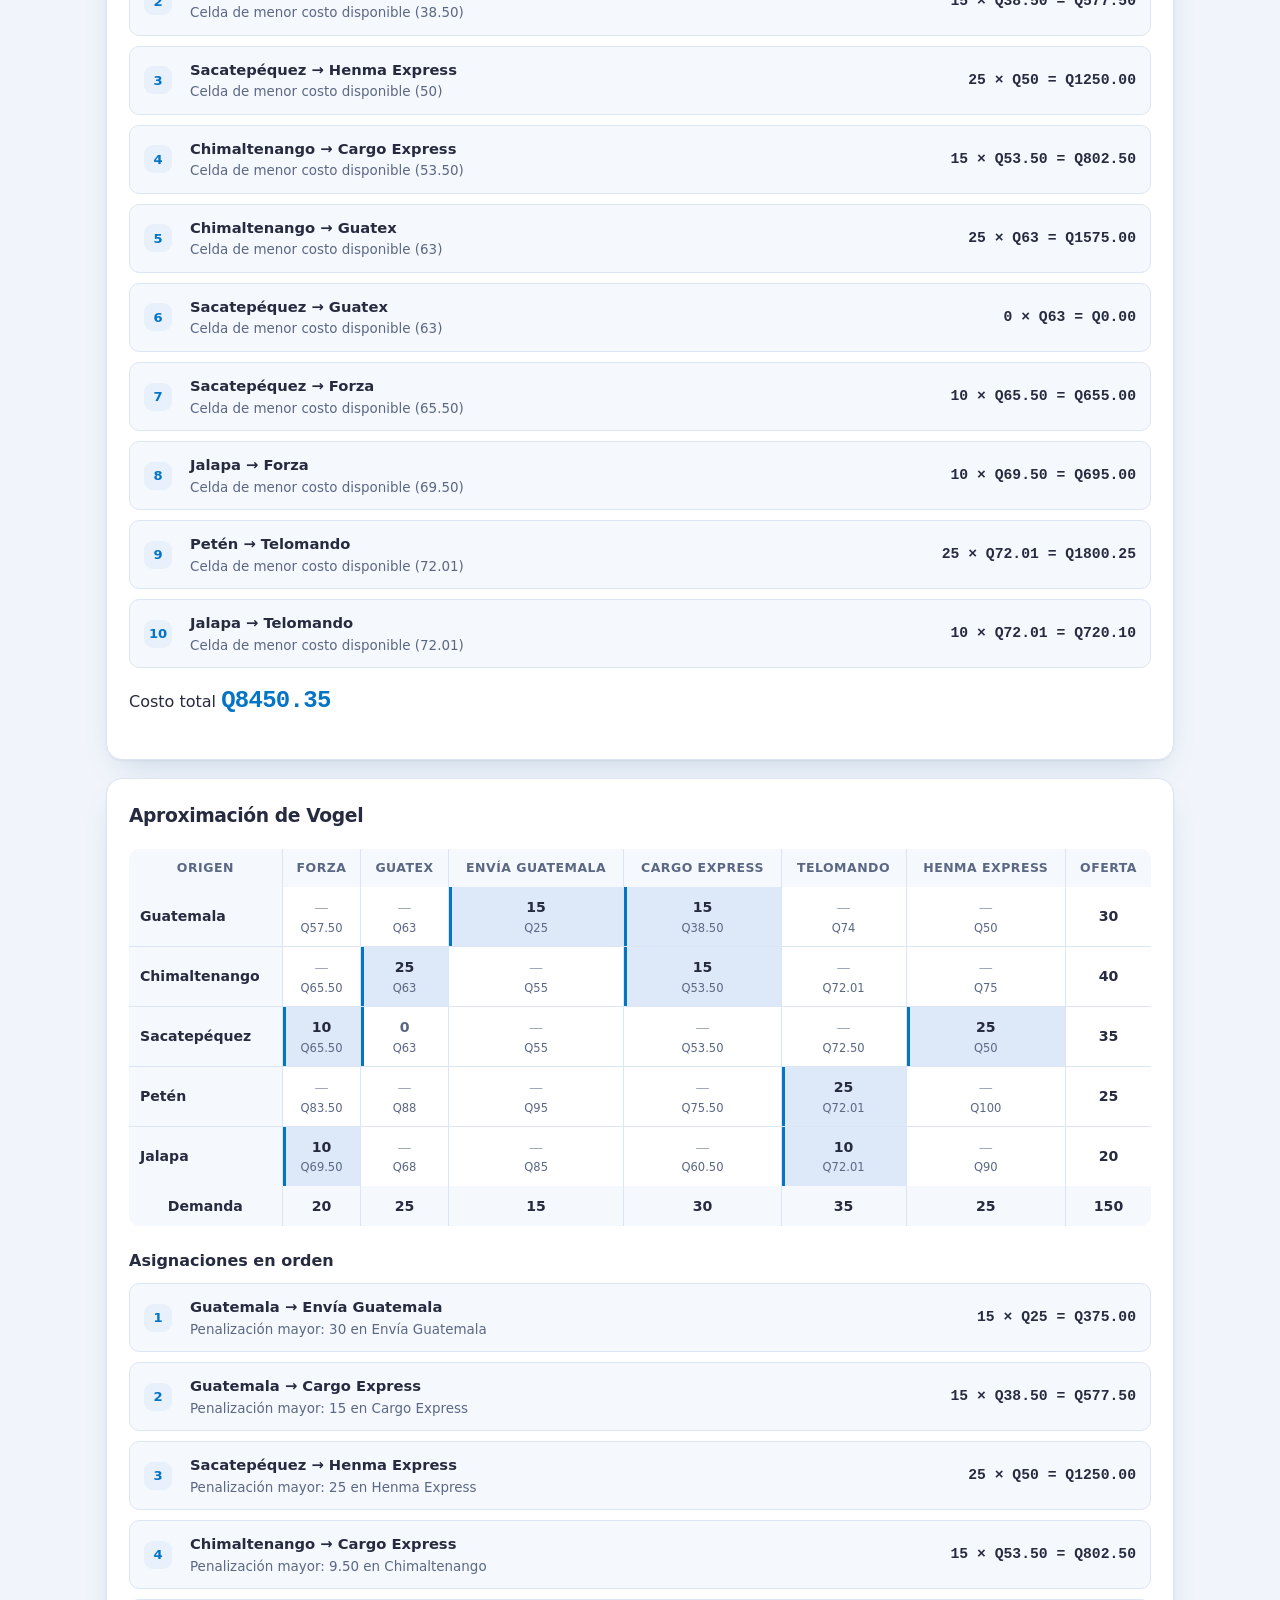
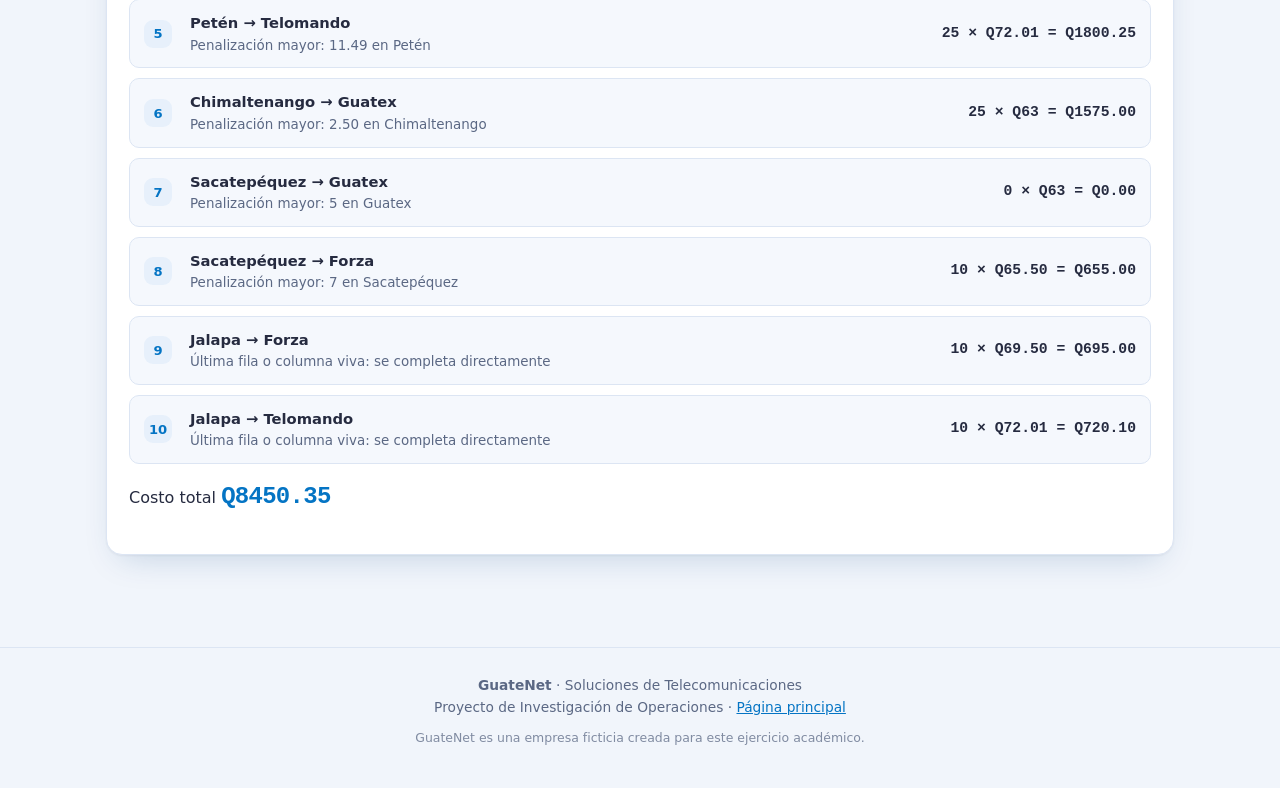
==== commit c422a779: "Agregar cotizaciones por modalidad y aplicar la paleta Sapphire Nightfall Cada una de las seis empre" ====
--- a/calculadora.html
+++ b/calculadora.html
@@ -20,6 +20,7 @@
       <a href="costo-minimo.html">Costo mínimo</a>
       <a href="vogel.html">Vogel</a>
       <a href="comparacion.html">Comparación</a>
+      <a href="cotizaciones.html">Cotizaciones</a>
       <a href="calculadora.html" aria-current="page">Calculadora</a>
       <a href="documentacion.html">Documentación</a>
       <button class="boton-tema" type="button" aria-label="Cambiar tema">☾</button>
--- a/assets/css/estilos.css
+++ b/assets/css/estilos.css
@@ -1,22 +1,27 @@
-/* ===========================================================
-   Modelos de Transporte — hoja de estilos única
-   =========================================================== */
-
 :root {
-  --bg: #f4f6fb;
-  --bg-degradado: radial-gradient(1200px 600px at 10% -10%, #e5ecff 0%, transparent 55%),
-                  radial-gradient(900px 500px at 100% 0%, #dff5ef 0%, transparent 50%);
-  --superficie: #ffffff;
-  --superficie-2: #f9fafc;
-  --texto: #131728;
-  --texto-suave: #5d6478;
-  --borde: #e3e7f0;
-  --acento: #2f5bea;
-  --acento-2: #0ea47a;
-  --acento-suave: #ebf1ff;
-  --aviso: #b45309;
-  --aviso-suave: #fef4e7;
-  --sombra: 0 1px 2px rgba(19, 23, 40, .05), 0 12px 32px -12px rgba(19, 23, 40, .18);
+  --zafiro: #0474C4;
+  --susurro: #A8C4EC;
+  --pizarra: #5379AE;
+  --profundo: #06457F;
+  --ocaso: #2C444C;
+  --noche: #262B40;
+
+  --bg: #F1F5FB;
+  --bg-degradado: radial-gradient(1200px 620px at 8% -12%, #DEEAF9 0%, transparent 58%),
+                  radial-gradient(900px 520px at 100% -4%, #E8F0FA 0%, transparent 52%);
+  --superficie: #FFFFFF;
+  --superficie-2: #F5F8FD;
+  --texto: #262B40;
+  --texto-suave: #5B6884;
+  --borde: #DCE5F3;
+  --acento: #0474C4;
+  --acento-2: #06457F;
+  --acento-suave: #E7F0FB;
+  --realce: #A8C4EC;
+  --realce-suave: #DDE8F8;
+  --aviso: #8A5A12;
+  --aviso-suave: #FBF1E0;
+  --sombra: 0 1px 2px rgba(38, 43, 64, .05), 0 14px 34px -14px rgba(6, 69, 127, .22);
   --radio: 16px;
   --radio-sm: 10px;
   --fuente: "Segoe UI", system-ui, -apple-system, "Helvetica Neue", Arial, sans-serif;
@@ -25,38 +30,42 @@
 
 @media (prefers-color-scheme: dark) {
   :root:not([data-tema="claro"]) {
-    --bg: #0d1017;
-    --bg-degradado: radial-gradient(1200px 600px at 10% -10%, #17203a 0%, transparent 55%),
-                    radial-gradient(900px 500px at 100% 0%, #102a26 0%, transparent 50%);
-    --superficie: #151a24;
-    --superficie-2: #1b212d;
-    --texto: #e8ecf5;
-    --texto-suave: #98a1b5;
-    --borde: #262d3b;
-    --acento: #7d9bff;
-    --acento-2: #38d6a6;
-    --acento-suave: #1a2340;
-    --aviso: #f0b866;
-    --aviso-suave: #2b2113;
-    --sombra: 0 1px 2px rgba(0, 0, 0, .4), 0 12px 32px -12px rgba(0, 0, 0, .6);
+    --bg: #171B29;
+    --bg-degradado: radial-gradient(1200px 620px at 8% -12%, #1E2740 0%, transparent 58%),
+                    radial-gradient(900px 520px at 100% -4%, #1B2C33 0%, transparent 52%);
+    --superficie: #262B40;
+    --superficie-2: #2E3449;
+    --texto: #E6EDF9;
+    --texto-suave: #A3B3D0;
+    --borde: #39415B;
+    --acento: #7FB3E8;
+    --acento-2: #A8C4EC;
+    --acento-suave: #223055;
+    --realce: #2C444C;
+    --realce-suave: #22303F;
+    --aviso: #E7B76A;
+    --aviso-suave: #2E2617;
+    --sombra: 0 1px 2px rgba(0, 0, 0, .45), 0 14px 34px -14px rgba(0, 0, 0, .7);
   }
 }
 
 :root[data-tema="oscuro"] {
-  --bg: #0d1017;
-  --bg-degradado: radial-gradient(1200px 600px at 10% -10%, #17203a 0%, transparent 55%),
-                  radial-gradient(900px 500px at 100% 0%, #102a26 0%, transparent 50%);
-  --superficie: #151a24;
-  --superficie-2: #1b212d;
-  --texto: #e8ecf5;
-  --texto-suave: #98a1b5;
-  --borde: #262d3b;
-  --acento: #7d9bff;
-  --acento-2: #38d6a6;
-  --acento-suave: #1a2340;
-  --aviso: #f0b866;
-  --aviso-suave: #2b2113;
-  --sombra: 0 1px 2px rgba(0, 0, 0, .4), 0 12px 32px -12px rgba(0, 0, 0, .6);
+  --bg: #171B29;
+  --bg-degradado: radial-gradient(1200px 620px at 8% -12%, #1E2740 0%, transparent 58%),
+                  radial-gradient(900px 520px at 100% -4%, #1B2C33 0%, transparent 52%);
+  --superficie: #262B40;
+  --superficie-2: #2E3449;
+  --texto: #E6EDF9;
+  --texto-suave: #A3B3D0;
+  --borde: #39415B;
+  --acento: #7FB3E8;
+  --acento-2: #A8C4EC;
+  --acento-suave: #223055;
+  --realce: #2C444C;
+  --realce-suave: #22303F;
+  --aviso: #E7B76A;
+  --aviso-suave: #2E2617;
+  --sombra: 0 1px 2px rgba(0, 0, 0, .45), 0 14px 34px -14px rgba(0, 0, 0, .7);
 }
 
 * { box-sizing: border-box; }
@@ -78,11 +87,10 @@
 
 a { color: var(--acento); }
 
-/* ---------- Barra superior ---------- */
 .barra {
   position: sticky; top: 0; z-index: 40;
   backdrop-filter: blur(10px);
-  background: color-mix(in srgb, var(--superficie) 82%, transparent);
+  background: color-mix(in srgb, var(--superficie) 84%, transparent);
   border-bottom: 1px solid var(--borde);
 }
 .barra .envoltura {
@@ -96,8 +104,8 @@
 .marca .logo { width: 27px; height: 27px; flex-shrink: 0; }
 .barra nav { margin-left: auto; display: flex; gap: 4px; flex-wrap: wrap; align-items: center; }
 .barra nav a {
-  text-decoration: none; color: var(--texto-suave); font-size: .9rem; font-weight: 500;
-  padding: 7px 11px; border-radius: 999px; transition: background .18s, color .18s;
+  text-decoration: none; color: var(--texto-suave); font-size: .88rem; font-weight: 500;
+  padding: 7px 10px; border-radius: 999px; transition: background .18s, color .18s;
 }
 .barra nav a:hover { background: var(--acento-suave); color: var(--acento); }
 .barra nav a[aria-current="page"] { background: var(--acento-suave); color: var(--acento); }
@@ -109,7 +117,6 @@
 }
 .boton-tema:hover { transform: rotate(-18deg); border-color: var(--acento); }
 
-/* ---------- Portada ---------- */
 .portada { padding: 68px 0 34px; text-align: center; }
 .etiqueta {
   display: inline-block; font-size: .76rem; font-weight: 700; letter-spacing: .14em;
@@ -121,14 +128,18 @@
   letter-spacing: -.035em; font-weight: 800;
 }
 .portada h1 .resalte {
-  background: linear-gradient(120deg, var(--acento), var(--acento-2));
+  background: linear-gradient(120deg, var(--zafiro), var(--pizarra));
   -webkit-background-clip: text; background-clip: text; color: transparent;
 }
+:root[data-tema="oscuro"] .portada h1 .resalte,
+:root:not([data-tema="claro"]) .portada h1 .resalte {
+  background: linear-gradient(120deg, var(--acento), var(--susurro));
+  -webkit-background-clip: text; background-clip: text; color: transparent;
+}
 .portada p { color: var(--texto-suave); max-width: 660px; margin: 0 auto; font-size: 1.05rem; }
 
-/* ---------- Cifras de la portada ---------- */
 .cifras {
-  display: grid; gap: 12px; margin: 30px auto 0; max-width: 860px;
+  display: grid; gap: 12px; margin: 30px auto 0; max-width: 880px;
   grid-template-columns: repeat(auto-fit, minmax(160px, 1fr));
 }
 .cifra {
@@ -136,15 +147,14 @@
   border-radius: var(--radio-sm); padding: 15px 14px; text-align: center;
 }
 .cifra .valor {
-  font-family: var(--mono); font-size: 1.32rem; font-weight: 800;
+  font-family: var(--mono); font-size: 1.3rem; font-weight: 800;
   letter-spacing: -.03em; color: var(--acento);
 }
 .cifra .rotulo {
-  font-size: .76rem; color: var(--texto-suave); text-transform: uppercase;
+  font-size: .75rem; color: var(--texto-suave); text-transform: uppercase;
   letter-spacing: .07em; font-weight: 600; margin-top: 3px;
 }
 
-/* ---------- Botonera principal ---------- */
 .rejilla-botones {
   display: grid; gap: 16px; padding: 30px 0 10px;
   grid-template-columns: repeat(auto-fit, minmax(258px, 1fr));
@@ -158,15 +168,15 @@
 }
 .tarjeta-boton::after {
   content: ""; position: absolute; inset: 0;
-  background: linear-gradient(135deg, var(--acento), var(--acento-2));
+  background: linear-gradient(135deg, var(--zafiro), var(--profundo));
   opacity: 0; transition: opacity .2s; z-index: 0;
 }
 .tarjeta-boton > * { position: relative; z-index: 1; }
 .tarjeta-boton:hover {
   transform: translateY(-4px); border-color: transparent;
-  box-shadow: 0 18px 40px -18px color-mix(in srgb, var(--acento) 55%, transparent);
-}
-.tarjeta-boton:hover::after { opacity: .06; }
+  box-shadow: 0 18px 40px -18px color-mix(in srgb, var(--profundo) 62%, transparent);
+}
+.tarjeta-boton:hover::after { opacity: .07; }
 .tarjeta-boton:focus-visible { outline: 3px solid var(--acento); outline-offset: 3px; }
 .numero-item {
   display: inline-grid; place-items: center; width: 38px; height: 38px; border-radius: 12px;
@@ -178,11 +188,8 @@
 .flecha { margin-top: 14px; font-size: .86rem; font-weight: 600; color: var(--acento); }
 .tarjeta-boton:hover .flecha span { display: inline-block; transform: translateX(5px); transition: transform .2s; }
 
-/* ---------- Secciones ---------- */
 .seccion { padding: 34px 0; }
-.seccion h2 {
-  font-size: clamp(1.4rem, 3vw, 1.85rem); letter-spacing: -.028em; margin: 0 0 6px;
-}
+.seccion h2 { font-size: clamp(1.4rem, 3vw, 1.85rem); letter-spacing: -.028em; margin: 0 0 6px; }
 .seccion > .envoltura > p.intro { color: var(--texto-suave); margin-top: 0; }
 
 .panel {
@@ -198,7 +205,13 @@
 }
 .aviso strong { color: inherit; }
 
-/* ---------- Encabezado de subpágina ---------- */
+.nota {
+  background: var(--acento-suave); border: 1px solid color-mix(in srgb, var(--acento) 28%, transparent);
+  color: var(--acento); border-radius: var(--radio-sm); padding: 13px 16px;
+  font-size: .91rem; margin: 0 0 18px;
+}
+.nota strong { color: inherit; }
+
 .encabezado-item { padding: 40px 0 8px; }
 .volver {
   display: inline-flex; align-items: center; gap: 7px; text-decoration: none;
@@ -210,11 +223,10 @@
 }
 .encabezado-item p.resumen { color: var(--texto-suave); max-width: 720px; margin: 0; font-size: 1.02rem; }
 
-/* ---------- Pasos ---------- */
 ol.pasos { counter-reset: paso; list-style: none; padding: 0; margin: 0; }
 ol.pasos li {
-  counter-increment: paso; position: relative; padding: 0 0 18px 48px; border-left: 2px dashed var(--borde);
-  margin-left: 17px;
+  counter-increment: paso; position: relative; padding: 0 0 18px 48px;
+  border-left: 2px dashed var(--borde); margin-left: 17px;
 }
 ol.pasos li:last-child { border-left-color: transparent; padding-bottom: 0; }
 ol.pasos li::before {
@@ -226,7 +238,6 @@
 ol.pasos li strong { display: block; margin-bottom: 2px; }
 ol.pasos li span { color: var(--texto-suave); font-size: .94rem; }
 
-/* ---------- Tablas ---------- */
 .tabla-scroll { overflow-x: auto; -webkit-overflow-scrolling: touch; margin: 0 -4px; padding: 0 4px; }
 table.matriz {
   border-collapse: separate; border-spacing: 0; width: 100%; min-width: 560px;
@@ -237,32 +248,25 @@
   padding: 9px 11px; text-align: center; white-space: nowrap;
 }
 table.matriz thead th {
-  background: var(--superficie-2); font-weight: 700; font-size: .8rem;
+  background: var(--superficie-2); font-weight: 700; font-size: .78rem;
   text-transform: uppercase; letter-spacing: .04em; color: var(--texto-suave);
-  position: sticky; top: 0;
 }
 table.matriz tbody th { text-align: left; font-weight: 600; background: var(--superficie-2); }
 table.matriz tr:last-child td, table.matriz tr:last-child th { border-bottom: none; }
 table.matriz th:last-child, table.matriz td:last-child { border-right: none; }
 table.matriz td.asignada {
-  background: color-mix(in srgb, var(--acento-2) 15%, transparent);
-  font-weight: 700; color: var(--texto);
-}
-table.matriz td.asignada.cero {
-  background: color-mix(in srgb, var(--acento-2) 7%, transparent);
-  color: var(--texto-suave);
-}
-table.matriz td.vacia { color: color-mix(in srgb, var(--texto-suave) 55%, transparent); }
-table.matriz tfoot td, table.matriz tfoot th {
-  background: var(--superficie-2); font-weight: 700;
-}
+  background: var(--realce-suave); font-weight: 700; color: var(--texto);
+  box-shadow: inset 3px 0 0 var(--acento);
+}
+table.matriz td.asignada.cero { background: transparent; color: var(--texto-suave); font-weight: 600; }
+table.matriz td.vacia { color: color-mix(in srgb, var(--texto-suave) 58%, transparent); }
+table.matriz tfoot td, table.matriz tfoot th { background: var(--superficie-2); font-weight: 700; }
 .costo-celda { display: block; font-size: .72rem; color: var(--texto-suave); font-weight: 500; }
 .total-z {
-  font-size: 1.5rem; font-weight: 800; letter-spacing: -.03em; color: var(--acento-2);
+  font-size: 1.5rem; font-weight: 800; letter-spacing: -.03em; color: var(--acento);
   font-family: var(--mono);
 }
 
-/* ---------- Bitácora de pasos del algoritmo ---------- */
 .bitacora { display: grid; gap: 10px; }
 .paso-linea {
   display: grid; grid-template-columns: 34px 1fr auto; gap: 12px; align-items: center;
@@ -284,17 +288,41 @@
 .paso-linea .descripcion em { color: var(--texto-suave); font-style: normal; font-size: .84rem; display: block; }
 .paso-linea .monto { font-family: var(--mono); font-weight: 700; font-size: .92rem; white-space: nowrap; }
 
-/* ---------- Galería automática ---------- */
-.galeria {
-  display: grid; gap: 14px;
-  grid-template-columns: repeat(auto-fill, minmax(230px, 1fr));
-}
+.cotizaciones { display: grid; gap: 16px; grid-template-columns: repeat(auto-fit, minmax(310px, 1fr)); }
+.cotizacion {
+  background: var(--superficie); border: 1px solid var(--borde);
+  border-radius: var(--radio); padding: 18px; box-shadow: var(--sombra);
+}
+.cotizacion header { display: flex; align-items: baseline; gap: 8px; flex-wrap: wrap; margin-bottom: 4px; }
+.cotizacion h4 { margin: 0; font-size: 1.05rem; letter-spacing: -.02em; }
+.cotizacion .vigencia { font-size: .78rem; color: var(--texto-suave); margin-left: auto; }
+.cotizacion .base {
+  font-size: .82rem; color: var(--texto-suave); margin: 0 0 12px;
+}
+.modalidades { display: grid; gap: 8px; }
+.modalidad {
+  display: grid; grid-template-columns: 18px 1fr auto; gap: 10px; align-items: start;
+  border: 1px solid var(--borde); border-radius: var(--radio-sm); padding: 10px 12px;
+  cursor: pointer; transition: border-color .16s, background .16s;
+}
+.modalidad:hover { border-color: var(--acento); }
+.modalidad.activa { border-color: var(--acento); background: var(--acento-suave); }
+.modalidad input { margin: 3px 0 0; accent-color: var(--acento); }
+.modalidad .nombre { font-weight: 600; font-size: .92rem; }
+.modalidad .detalle { font-size: .8rem; color: var(--texto-suave); display: block; }
+.modalidad .ajuste {
+  font-family: var(--mono); font-size: .82rem; font-weight: 700; color: var(--acento);
+  white-space: nowrap;
+}
+.modalidad .ajuste.baja { color: var(--acento-2); }
+
+.galeria { display: grid; gap: 14px; grid-template-columns: repeat(auto-fill, minmax(230px, 1fr)); }
 .galeria figure {
   margin: 0; background: var(--superficie); border: 1px solid var(--borde);
   border-radius: var(--radio-sm); overflow: hidden; box-shadow: var(--sombra);
   cursor: zoom-in; transition: transform .2s, box-shadow .2s;
 }
-.galeria figure:hover { transform: translateY(-3px); box-shadow: 0 16px 34px -16px rgba(0,0,0,.35); }
+.galeria figure:hover { transform: translateY(-3px); box-shadow: 0 16px 34px -16px rgba(6, 69, 127, .5); }
 .galeria img { display: block; width: 100%; height: 175px; object-fit: cover; background: var(--superficie-2); }
 .galeria figcaption {
   padding: 9px 12px; font-size: .8rem; color: var(--texto-suave);
@@ -310,29 +338,24 @@
 }
 .cargando { color: var(--texto-suave); font-size: .9rem; }
 
-/* ---------- Visor de imagen ---------- */
 .visor {
   position: fixed; inset: 0; z-index: 90; display: none;
-  background: rgba(8, 10, 16, .92); padding: 28px;
+  background: rgba(23, 27, 41, .94); padding: 28px;
   align-items: center; justify-content: center;
 }
 .visor.abierto { display: flex; }
-.visor img { max-width: 100%; max-height: 82vh; border-radius: 10px; box-shadow: 0 24px 70px rgba(0,0,0,.6); }
-.visor-pie {
-  position: absolute; bottom: 16px; left: 0; right: 0; text-align: center;
-  color: #cfd6e6; font-size: .86rem;
-}
+.visor img { max-width: 100%; max-height: 82vh; border-radius: 10px; box-shadow: 0 24px 70px rgba(0, 0, 0, .65); }
+.visor-pie { position: absolute; bottom: 16px; left: 0; right: 0; text-align: center; color: var(--susurro); font-size: .86rem; }
 .visor button {
-  position: absolute; background: rgba(255,255,255,.12); color: #fff; border: none;
+  position: absolute; background: rgba(168, 196, 236, .16); color: #fff; border: none;
   width: 46px; height: 46px; border-radius: 50%; cursor: pointer; font-size: 1.3rem;
   display: grid; place-items: center; transition: background .18s;
 }
-.visor button:hover { background: rgba(255,255,255,.26); }
+.visor button:hover { background: rgba(168, 196, 236, .34); }
 .visor .cerrar { top: 18px; right: 18px; }
 .visor .anterior { left: 14px; top: 50%; transform: translateY(-50%); }
 .visor .siguiente { right: 14px; top: 50%; transform: translateY(-50%); }
 
-/* ---------- Calculadora ---------- */
 .controles { display: flex; gap: 10px; flex-wrap: wrap; align-items: center; margin-bottom: 16px; }
 .boton {
   border: 1px solid var(--borde); background: var(--superficie); color: var(--texto);
@@ -342,11 +365,12 @@
 .boton:hover { border-color: var(--acento); color: var(--acento); }
 .boton:active { transform: scale(.97); }
 .boton.primario { background: var(--acento); border-color: var(--acento); color: #fff; }
-.boton.primario:hover { filter: brightness(1.08); color: #fff; }
+.boton.primario:hover { filter: brightness(1.1); color: #fff; }
+:root[data-tema="oscuro"] .boton.primario,
+:root:not([data-tema="claro"]) .boton.primario { color: var(--noche); }
 table.editable input {
   width: 74px; padding: 6px 7px; text-align: center; font-family: var(--mono); font-size: .85rem;
-  border: 1px solid var(--borde); border-radius: 7px; background: var(--superficie);
-  color: var(--texto);
+  border: 1px solid var(--borde); border-radius: 7px; background: var(--superficie); color: var(--texto);
 }
 table.editable input:focus { outline: 2px solid var(--acento); outline-offset: 0; border-color: transparent; }
 table.editable input.etiqueta-texto { width: 128px; text-align: left; font-family: inherit; }
@@ -356,15 +380,14 @@
   padding: 18px; box-shadow: var(--sombra);
 }
 .resumen-metodo h4 { margin: 0 0 4px; font-size: 1rem; }
-.resumen-metodo .z { font-family: var(--mono); font-size: 1.45rem; font-weight: 800; color: var(--acento-2); }
-.resumen-metodo.mejor { border-color: var(--acento-2); }
+.resumen-metodo .z { font-family: var(--mono); font-size: 1.45rem; font-weight: 800; color: var(--acento); }
+.resumen-metodo.mejor { border-color: var(--acento); box-shadow: 0 0 0 1px var(--acento), var(--sombra); }
 .insignia {
   display: inline-block; font-size: .7rem; font-weight: 700; letter-spacing: .08em;
-  text-transform: uppercase; background: color-mix(in srgb, var(--acento-2) 18%, transparent);
-  color: var(--acento-2); padding: 3px 9px; border-radius: 999px; margin-left: 8px;
-}
-
-/* ---------- Integrantes ---------- */
+  text-transform: uppercase; background: var(--acento-suave); color: var(--acento);
+  padding: 3px 9px; border-radius: 999px; margin-left: 8px;
+}
+
 .integrantes { display: grid; gap: 12px; grid-template-columns: repeat(auto-fit, minmax(230px, 1fr)); }
 .integrante {
   background: var(--superficie); border: 1px solid var(--borde); border-radius: var(--radio-sm);
@@ -372,25 +395,23 @@
 }
 .avatar {
   width: 40px; height: 40px; border-radius: 50%; display: grid; place-items: center;
-  background: linear-gradient(135deg, var(--acento), var(--acento-2)); color: #fff;
+  background: linear-gradient(135deg, var(--zafiro), var(--profundo)); color: #fff;
   font-weight: 800; font-size: .92rem; flex-shrink: 0;
 }
 .integrante .nombre { font-weight: 600; font-size: .93rem; line-height: 1.3; }
 .integrante .carne { color: var(--texto-suave); font-size: .82rem; font-family: var(--mono); }
 
-/* ---------- Pie ---------- */
 footer.pie {
   border-top: 1px solid var(--borde); margin-top: 40px; padding: 26px 0 40px;
   color: var(--texto-suave); font-size: .86rem; text-align: center;
 }
-
-.nota-ficticia {
-  margin-top: 10px; font-size: .78rem; opacity: .75;
-}
+.nota-ficticia { margin-top: 10px; font-size: .78rem; opacity: .75; }
 
 @media (max-width: 540px) {
   .portada { padding: 44px 0 24px; }
   .panel { padding: 17px; }
   .paso-linea { grid-template-columns: 28px 1fr; }
   .paso-linea .monto { grid-column: 2; }
-}
+  .modalidad { grid-template-columns: 18px 1fr; }
+  .modalidad .ajuste { grid-column: 2; }
+}
